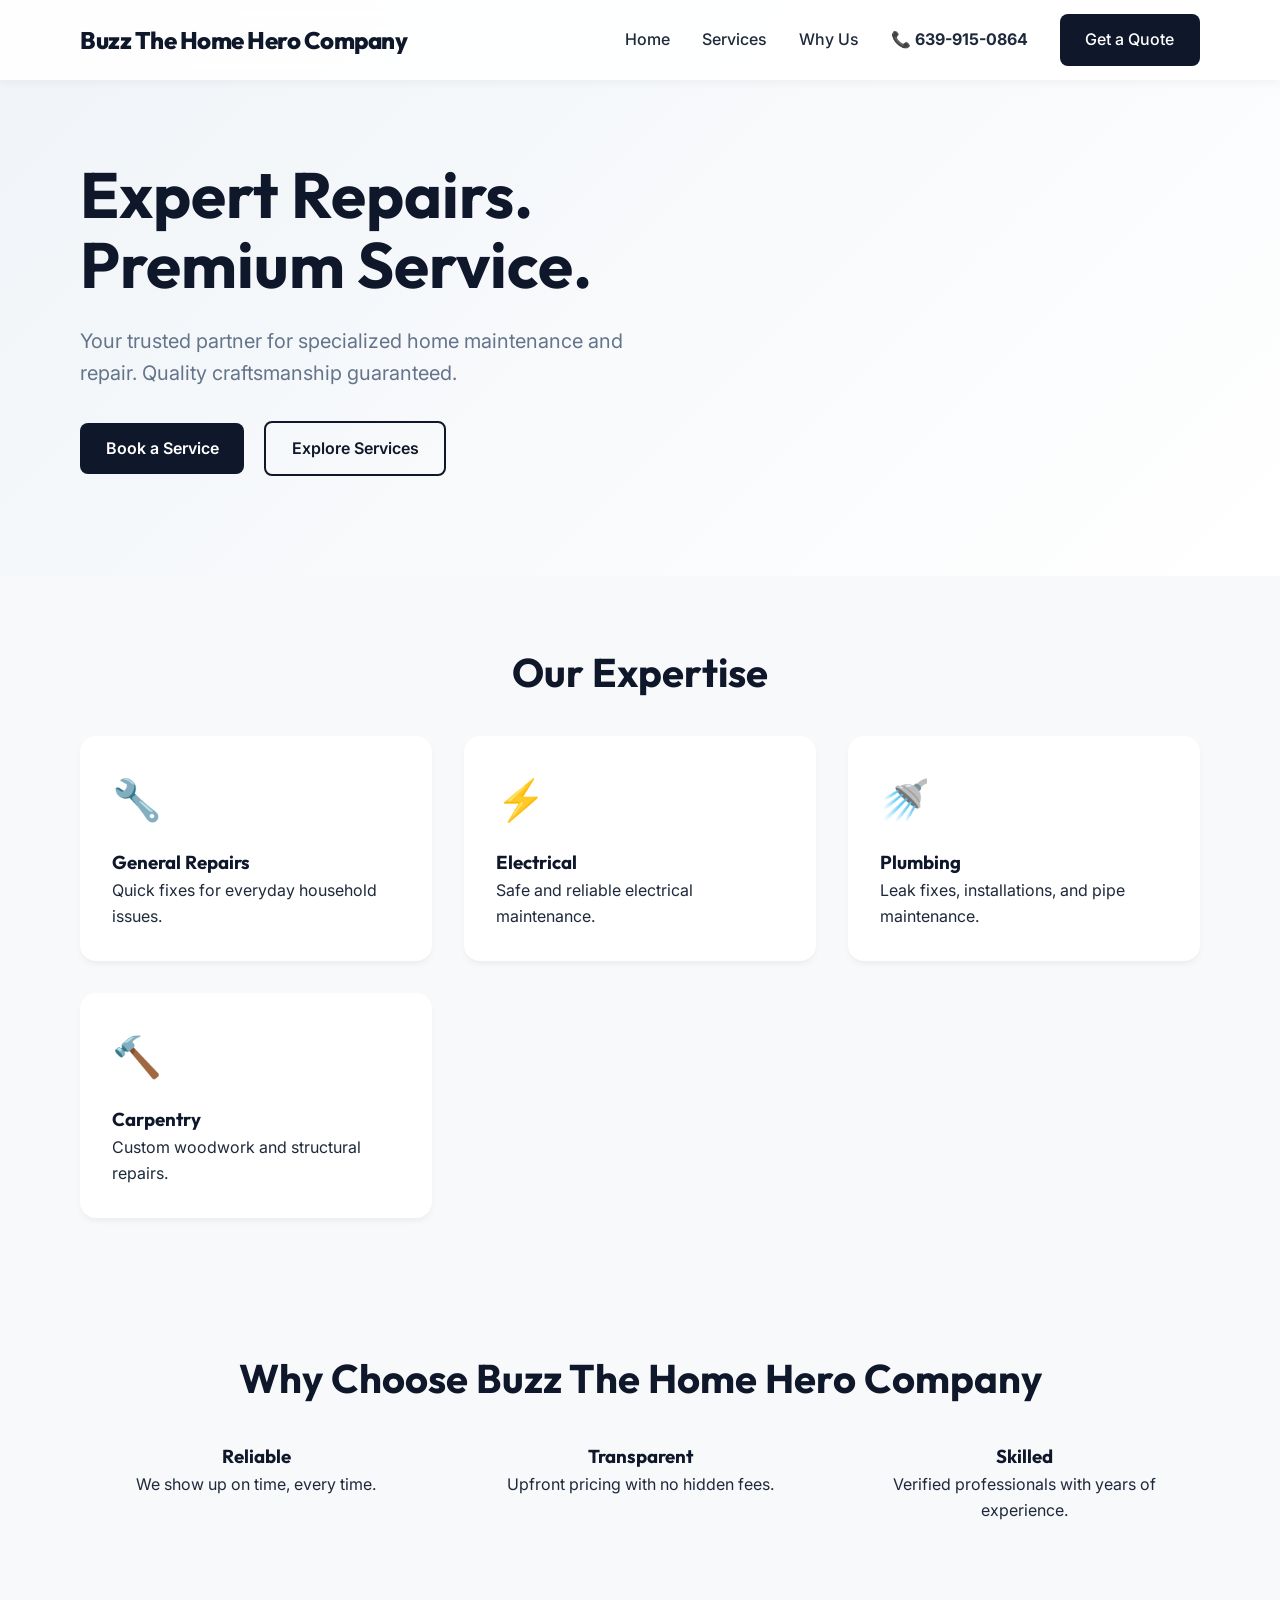
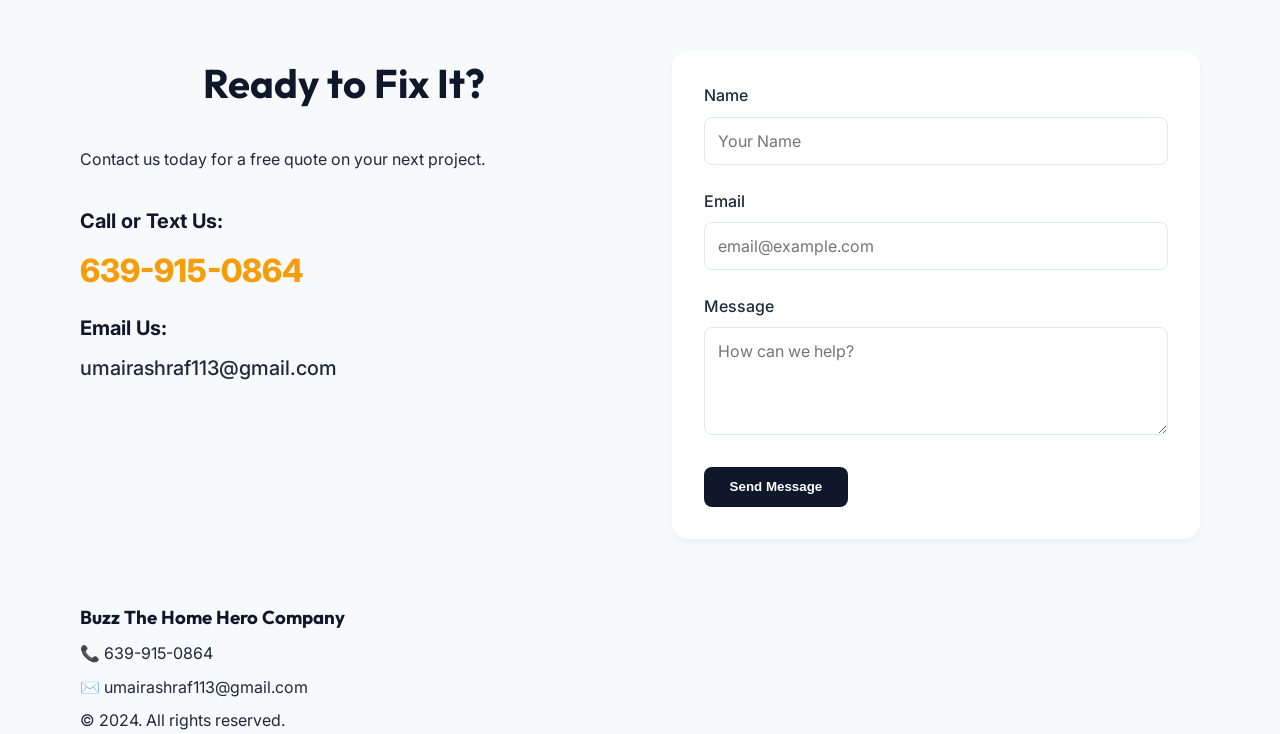
==== index.html @ 6173bcad "Add email address" ====
<!DOCTYPE html>
<html lang="en">

<head>
    <meta charset="UTF-8">
    <meta name="viewport" content="width=device-width, initial-scale=1.0">
    <meta name="description" content="Buzz The Home Hero Company - Premium Home Repair & Maintenance Services">
    <title>Buzz The Home Hero Company | Professional Home Services</title>
    <link rel="stylesheet" href="style.css">
    <link rel="preconnect" href="https://fonts.googleapis.com">
    <link rel="preconnect" href="https://fonts.gstatic.com" crossorigin>
    <link
        href="https://fonts.googleapis.com/css2?family=Inter:wght@400;500;600;700&family=Outfit:wght@500;700&display=swap"
        rel="stylesheet">
</head>

<body>
    <!-- Navigation -->
    <header class="header" id="header">
        <div class="container header-container">
            <a href="#" class="logo">Buzz The Home Hero Company</a>
            <nav class="nav">
                <ul class="nav-list">
                    <li><a href="#home" class="nav-link">Home</a></li>
                    <li><a href="#services" class="nav-link">Services</a></li>
                    <li><a href="#why-us" class="nav-link">Why Us</a></li>
                    <li><a href="tel:6399150864" class="nav-link" style="font-weight: 700;">📞 639-915-0864</a></li>
                    <li><a href="#contact" class="nav-link btn btn-primary">Get a Quote</a></li>
                </ul>
                <button class="mobile-toggle" aria-label="Toggle Menu">
                    <span class="bar"></span>
                    <span class="bar"></span>
                    <span class="bar"></span>
                </button>
            </nav>
        </div>
    </header>

    <main>
        <!-- Hero Section -->
        <section id="home" class="hero">
            <div class="container hero-content">
                <h1 class="hero-title">Expert Repairs.<br>Premium Service.</h1>
                <p class="hero-subtitle">Your trusted partner for specialized home maintenance and repair. Quality
                    craftsmanship guaranteed.</p>
                <div class="hero-cta">
                    <a href="#contact" class="btn btn-primary">Book a Service</a>
                    <a href="#services" class="btn btn-outline">Explore Services</a>
                </div>
            </div>
        </section>

        <!-- Services Section -->
        <section id="services" class="section services">
            <div class="container">
                <h2 class="section-title">Our Expertise</h2>
                <div class="services-grid">
                    <!-- Service Card 1 -->
                    <div class="service-card">
                        <div class="icon">🔧</div>
                        <h3>General Repairs</h3>
                        <p>Quick fixes for everyday household issues.</p>
                    </div>
                    <!-- Service Card 2 -->
                    <div class="service-card">
                        <div class="icon">⚡</div>
                        <h3>Electrical</h3>
                        <p>Safe and reliable electrical maintenance.</p>
                    </div>
                    <!-- Service Card 3 -->
                    <div class="service-card">
                        <div class="icon">🚿</div>
                        <h3>Plumbing</h3>
                        <p>Leak fixes, installations, and pipe maintenance.</p>
                    </div>
                    <!-- Service Card 4 -->
                    <div class="service-card">
                        <div class="icon">🔨</div>
                        <h3>Carpentry</h3>
                        <p>Custom woodwork and structural repairs.</p>
                    </div>
                </div>
            </div>
        </section>

        <!-- Why Choose Us -->
        <section id="why-us" class="section why-us">
            <div class="container">
                <h2 class="section-title">Why Choose Buzz The Home Hero Company</h2>
                <div class="features-grid">
                    <div class="feature">
                        <h3>Reliable</h3>
                        <p>We show up on time, every time.</p>
                    </div>
                    <div class="feature">
                        <h3>Transparent</h3>
                        <p>Upfront pricing with no hidden fees.</p>
                    </div>
                    <div class="feature">
                        <h3>Skilled</h3>
                        <p>Verified professionals with years of experience.</p>
                    </div>
                </div>
            </div>
        </section>

        <!-- Contact Section -->
        <section id="contact" class="section contact">
            <div class="container contact-container">
                <div class="contact-text">
                    <h2 class="section-title">Ready to Fix It?</h2>
                    <p>Contact us today for a free quote on your next project.</p>
                    <div style="margin-top: 2rem;">
                        <p style="font-size: 1.25rem; font-weight: 700; color: var(--color-primary);">Call or Text Us:
                        </p>
                        <a href="tel:6399150864"
                            style="font-size: 2rem; color: var(--color-accent); font-weight: 800; display: block; margin-top: 0.5rem; margin-bottom: 1rem;">639-915-0864</a>

                        <p style="font-size: 1.25rem; font-weight: 700; color: var(--color-primary);">Email Us:</p>
                        <a href="mailto:umairashraf113@gmail.com"
                            style="font-size: 1.25rem; color: var(--color-text-main); font-weight: 500; display: block; margin-top: 0.5rem;">umairashraf113@gmail.com</a>
                    </div>
                </div>
                <form class="contact-form" id="contactForm">
                    <div class="form-group">
                        <label for="name">Name</label>
                        <input type="text" id="name" required placeholder="Your Name">
                    </div>
                    <div class="form-group">
                        <label for="email">Email</label>
                        <input type="email" id="email" required placeholder="email@example.com">
                    </div>
                    <div class="form-group">
                        <label for="message">Message</label>
                        <textarea id="message" rows="4" required placeholder="How can we help?"></textarea>
                    </div>
                    <button type="submit" class="btn btn-primary">Send Message</button>
                </form>
            </div>
        </section>
    </main>

    <footer class="footer">
        <div class="container footer-content">
            <div class="footer-brand">
                <h3>Buzz The Home Hero Company</h3>
                <p style="margin: 0.5rem 0;">📞 <a href="tel:6399150864">639-915-0864</a></p>
                <p style="margin: 0.5rem 0;">✉️ <a href="mailto:umairashraf113@gmail.com">umairashraf113@gmail.com</a>
                </p>
                <p>&copy; 2024. All rights reserved.</p>
            </div>

        </div>
    </footer>

    <script src="script.js"></script>
</body>

</html>
---- style.css ----
:root {
    /* Color Palette */
    --color-bg: #F8F9FA;
    --color-surface: #FFFFFF;
    --color-primary: #0F172A; /* Deep Navy */
    --color-accent: #F59E0B; /* Amber/Gold */
    --color-text-main: #1E293B;
    --color-text-muted: #64748B;
    
    /* Typography */
    --font-heading: 'Outfit', sans-serif;
    --font-body: 'Inter', sans-serif;
    
    /* Spacing */
    --spacing-sm: 1rem;
    --spacing-md: 2rem;
    --spacing-lg: 4rem;
    
    /* Transitions */
    --transition-base: 0.3s ease;
}

* {
    margin: 0;
    padding: 0;
    box-sizing: border-box;
}

body {
    background-color: var(--color-bg);
    color: var(--color-text-main);
    font-family: var(--font-body);
    line-height: 1.6;
    overflow-x: hidden;
}

h1, h2, h3, .logo {
    font-family: var(--font-heading);
    font-weight: 700;
    color: var(--color-primary);
}

a {
    text-decoration: none;
    color: inherit;
    transition: var(--transition-base);
}

ul {
    list-style: none;
}

/* Utilities */
.container {
    width: 90%;
    max-width: 1200px;
    margin: 0 auto;
    padding: 0 var(--spacing-sm);
}

.section {
    padding: var(--spacing-lg) 0;
}

.section-title {
    font-size: 2.5rem;
    margin-bottom: var(--spacing-md);
    text-align: center;
}

.btn {
    display: inline-block;
    padding: 0.8rem 1.6rem;
    border-radius: 8px;
    font-weight: 600;
    cursor: pointer;
    border: none;
    transition: all var(--transition-base);
}

.btn-primary {
    background-color: var(--color-primary);
    color: var(--color-surface);
}

.btn-primary:hover {
    background-color: var(--color-accent);
    color: var(--color-primary);
    transform: translateY(-2px);
}

.btn-outline {
    border: 2px solid var(--color-primary);
    color: var(--color-primary);
    margin-left: 1rem;
}

.btn-outline:hover {
    background-color: var(--color-primary);
    color: var(--color-surface);
}

/* Header */
.header {
    background-color: rgba(255, 255, 255, 0.9);
    backdrop-filter: blur(10px);
    position: fixed;
    width: 100%;
    top: 0;
    z-index: 1000;
    box-shadow: 0 2px 10px rgba(0,0,0,0.05);
}

.header-container {
    display: flex;
    justify-content: space-between;
    align-items: center;
    height: 80px;
}

.logo {
    font-size: 1.5rem;
    font-weight: 800;
    letter-spacing: -0.5px;
}

.nav-list {
    display: flex;
    gap: 2rem;
    align-items: center;
}

.nav-link {
    font-weight: 500;
    font-size: 1rem;
}

.nav-link:hover {
    color: var(--color-accent);
}

.mobile-toggle {
    display: none;
    flex-direction: column;
    gap: 6px;
    background: none;
    border: none;
    cursor: pointer;
}

.bar {
    width: 25px;
    height: 2px;
    background-color: var(--color-primary);
    transition: 0.3s;
}

/* Hero */
.hero {
    padding-top: 160px;
    padding-bottom: 100px;
    background: linear-gradient(135deg, #f0f4f8 0%, #ffffff 100%);
}

.hero-title {
    font-size: 4rem;
    line-height: 1.1;
    margin-bottom: 1.5rem;
}

.hero-subtitle {
    font-size: 1.25rem;
    color: var(--color-text-muted);
    max-width: 600px;
    margin-bottom: 2rem;
}

/* Services */
.services-grid {
    display: grid;
    grid-template-columns: repeat(auto-fit, minmax(280px, 1fr));
    gap: 2rem;
}

.service-card {
    background: var(--color-surface);
    padding: 2rem;
    border-radius: 16px;
    box-shadow: 0 4px 6px -1px rgba(0, 0, 0, 0.05);
    transition: transform 0.3s ease, box-shadow 0.3s ease;
}

.service-card:hover {
    transform: translateY(-5px);
    box-shadow: 0 20px 25px -5px rgba(0, 0, 0, 0.1);
}

.icon {
    font-size: 2.5rem;
    margin-bottom: 1rem;
}

/* Why Us */
.features-grid {
    display: grid;
    grid-template-columns: repeat(3, 1fr);
    gap: 2rem;
    text-align: center;
}

/* Contact */
.contact-container {
    display: grid;
    grid-template-columns: 1fr 1fr;
    gap: 4rem;
    align-items: start;
}

.contact-form {
    background: var(--color-surface);
    padding: 2rem;
    border-radius: 16px;
    box-shadow: 0 4px 6px -1px rgba(0, 0, 0, 0.05);
}

.form-group {
    margin-bottom: 1.5rem;
}

label {
    display: block;
    margin-bottom: 0.5rem;
    font-weight: 500;
    color: var(--color-text-main);
}

input, textarea {
    width: 100%;
    padding: 0.8rem;
    border: 1px solid #e2e8f0;
    border-radius: 8px;
    font-family: inherit;
    font-size: 1rem;
    transition: border-color 0.2s;
}

input:focus, textarea:focus {
    outline: none;
    border-color: var(--color-primary);
    box-shadow: 0 0 0 3px rgba(15, 23, 42, 0.1);
}

/* Mobile Responsive */
@media (max-width: 768px) {
    .hero-title {
        font-size: 2.5rem;
    }
    
    .nav {
        position: fixed;
        top: 80px;
        right: -100%;
        background-color: var(--color-surface);
        width: 100%;
        height: calc(100vh - 80px);
        padding: 2rem;
        transition: 0.3s ease-in-out;
        box-shadow: 0 2px 10px rgba(0,0,0,0.1);
    }

    .nav.active {
        right: 0;
    }

    .nav-list {
        flex-direction: column;
        align-items: flex-start;
    }

    .mobile-toggle {
        display: flex;
    }
    
    .contact-container, .features-grid {
        grid-template-columns: 1fr;
        gap: 2rem;
    }
}
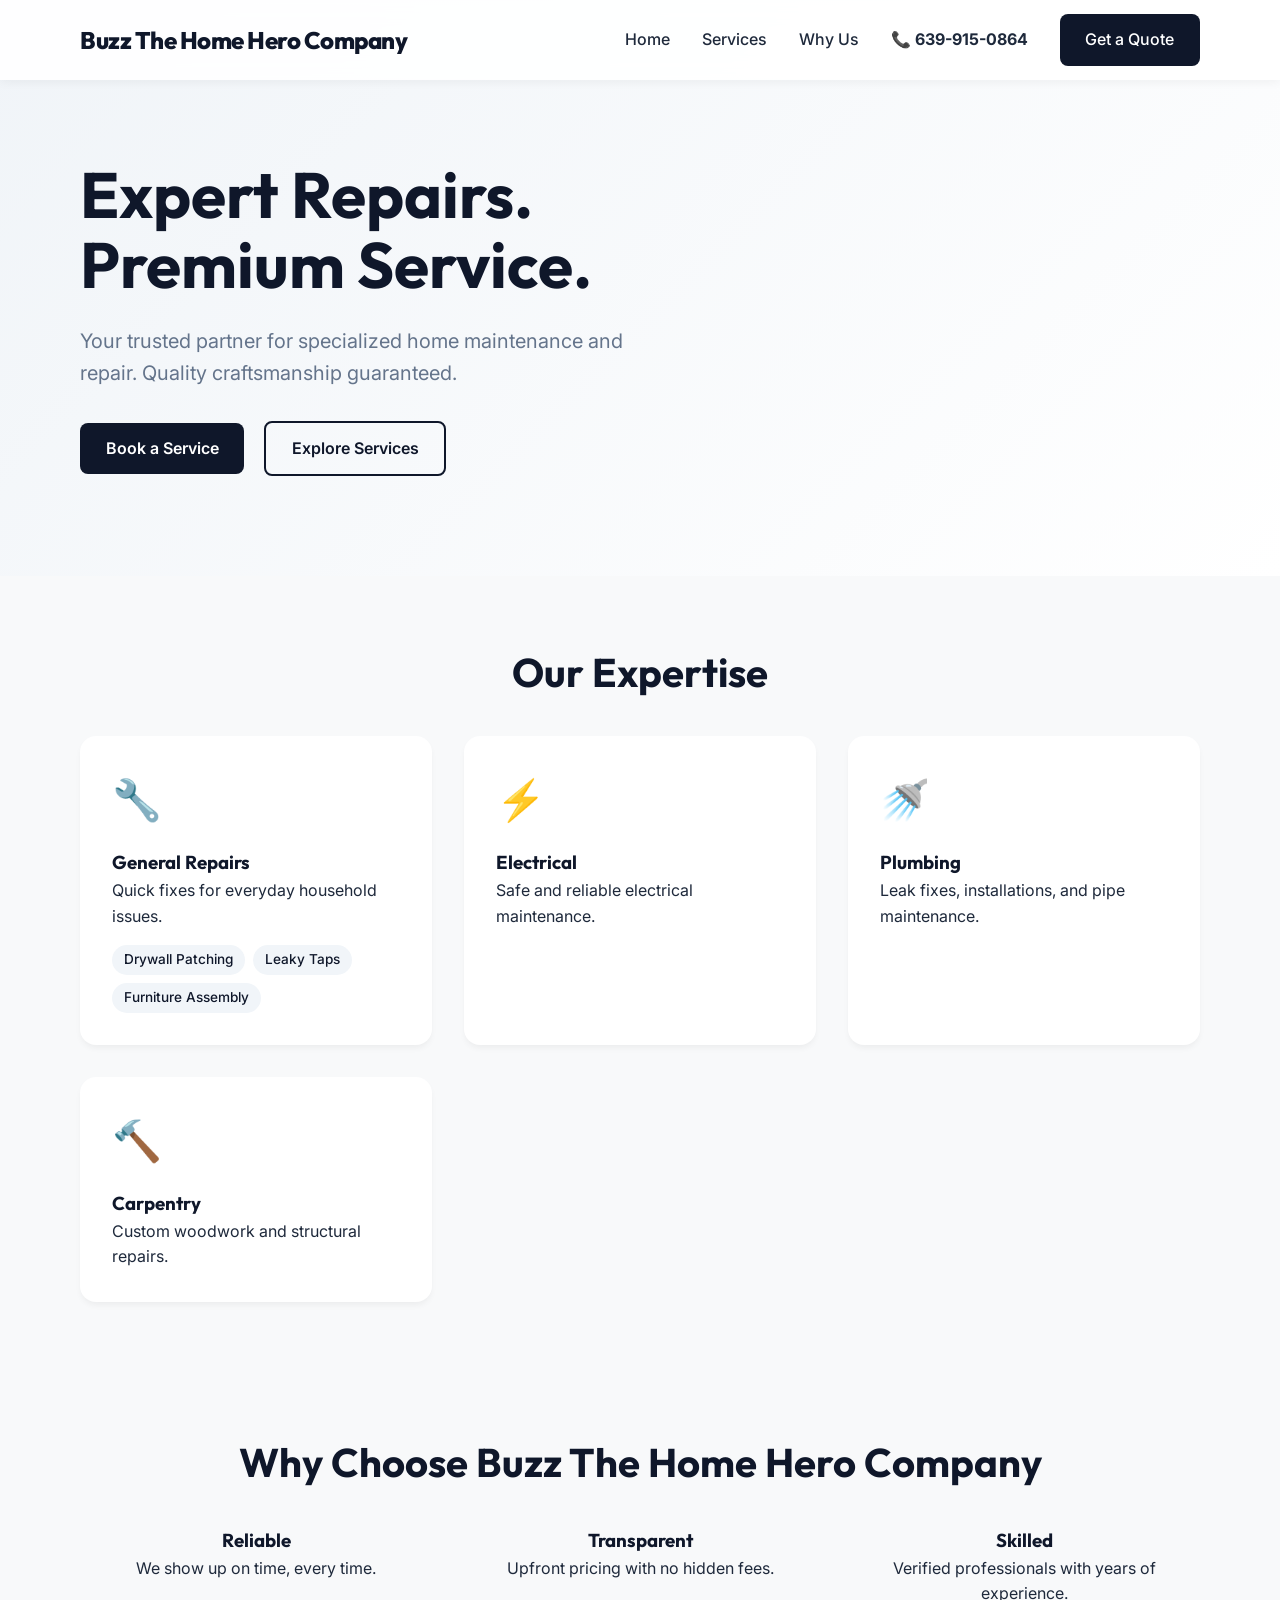
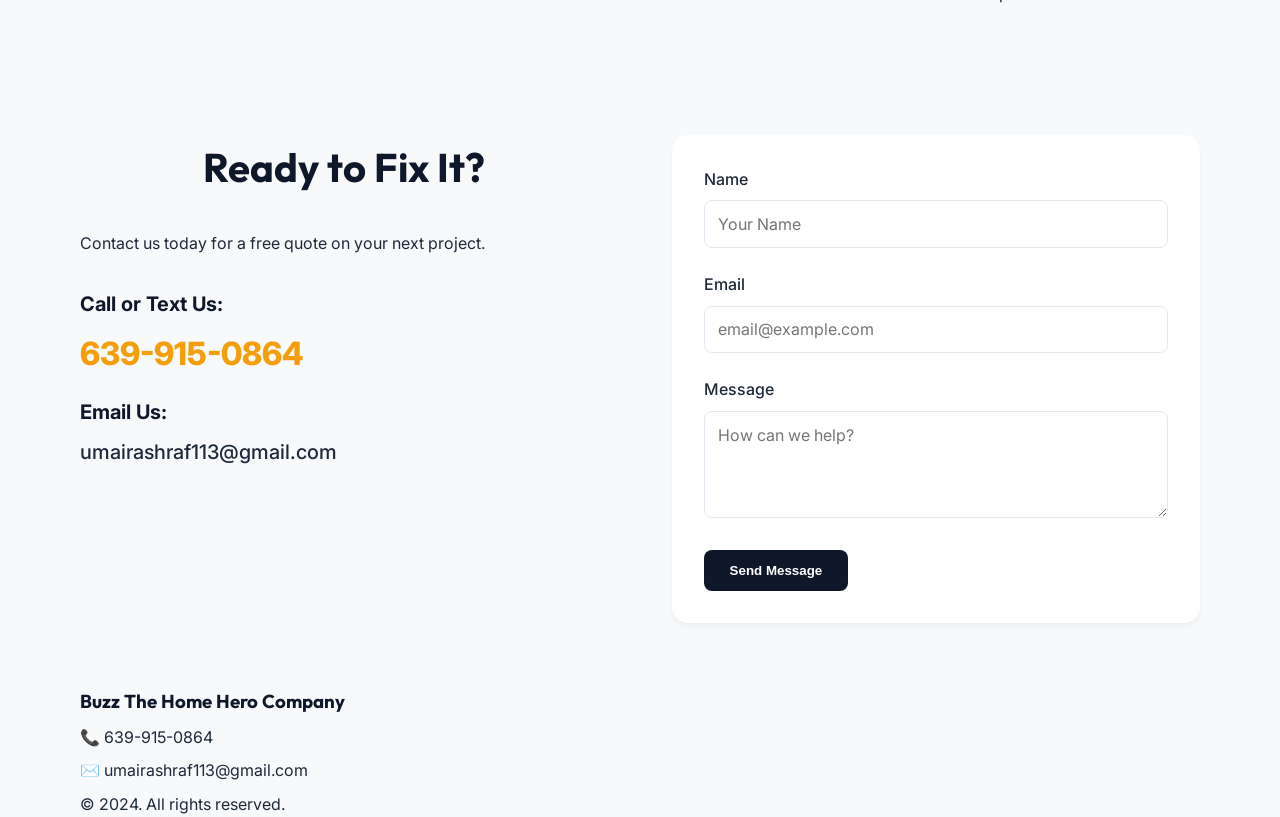
==== commit df742b6a: "Update general repairs with drywall patching and taps" ====
--- a/index.html
+++ b/index.html
@@ -60,6 +60,11 @@
                         <div class="icon">🔧</div>
                         <h3>General Repairs</h3>
                         <p>Quick fixes for everyday household issues.</p>
+                        <div class="service-tags">
+                            <span class="service-tag">Drywall Patching</span>
+                            <span class="service-tag">Leaky Taps</span>
+                            <span class="service-tag">Furniture Assembly</span>
+                        </div>
                     </div>
                     <!-- Service Card 2 -->
                     <div class="service-card">
--- a/style.css
+++ b/style.css
@@ -2,20 +2,22 @@
     /* Color Palette */
     --color-bg: #F8F9FA;
     --color-surface: #FFFFFF;
-    --color-primary: #0F172A; /* Deep Navy */
-    --color-accent: #F59E0B; /* Amber/Gold */
+    --color-primary: #0F172A;
+    /* Deep Navy */
+    --color-accent: #F59E0B;
+    /* Amber/Gold */
     --color-text-main: #1E293B;
     --color-text-muted: #64748B;
-    
+
     /* Typography */
     --font-heading: 'Outfit', sans-serif;
     --font-body: 'Inter', sans-serif;
-    
+
     /* Spacing */
     --spacing-sm: 1rem;
     --spacing-md: 2rem;
     --spacing-lg: 4rem;
-    
+
     /* Transitions */
     --transition-base: 0.3s ease;
 }
@@ -34,7 +36,10 @@
     overflow-x: hidden;
 }
 
-h1, h2, h3, .logo {
+h1,
+h2,
+h3,
+.logo {
     font-family: var(--font-heading);
     font-weight: 700;
     color: var(--color-primary);
@@ -108,7 +113,7 @@
     width: 100%;
     top: 0;
     z-index: 1000;
-    box-shadow: 0 2px 10px rgba(0,0,0,0.05);
+    box-shadow: 0 2px 10px rgba(0, 0, 0, 0.05);
 }
 
 .header-container {
@@ -234,7 +239,8 @@
     color: var(--color-text-main);
 }
 
-input, textarea {
+input,
+textarea {
     width: 100%;
     padding: 0.8rem;
     border: 1px solid #e2e8f0;
@@ -244,7 +250,8 @@
     transition: border-color 0.2s;
 }
 
-input:focus, textarea:focus {
+input:focus,
+textarea:focus {
     outline: none;
     border-color: var(--color-primary);
     box-shadow: 0 0 0 3px rgba(15, 23, 42, 0.1);
@@ -255,7 +262,7 @@
     .hero-title {
         font-size: 2.5rem;
     }
-    
+
     .nav {
         position: fixed;
         top: 80px;
@@ -265,7 +272,7 @@
         height: calc(100vh - 80px);
         padding: 2rem;
         transition: 0.3s ease-in-out;
-        box-shadow: 0 2px 10px rgba(0,0,0,0.1);
+        box-shadow: 0 2px 10px rgba(0, 0, 0, 0.1);
     }
 
     .nav.active {
@@ -280,9 +287,27 @@
     .mobile-toggle {
         display: flex;
     }
-    
-    .contact-container, .features-grid {
+
+    .contact-container,
+    .features-grid {
         grid-template-columns: 1fr;
         gap: 2rem;
     }
 }
+
+/* Service Tags */
+.service-tags {
+    display: flex;
+    flex-wrap: wrap;
+    gap: 0.5rem;
+    margin-top: 1rem;
+}
+
+.service-tag {
+    background-color: #F1F5F9;
+    color: var(--color-primary);
+    padding: 0.25rem 0.75rem;
+    border-radius: 20px;
+    font-size: 0.85rem;
+    font-weight: 500;
+}
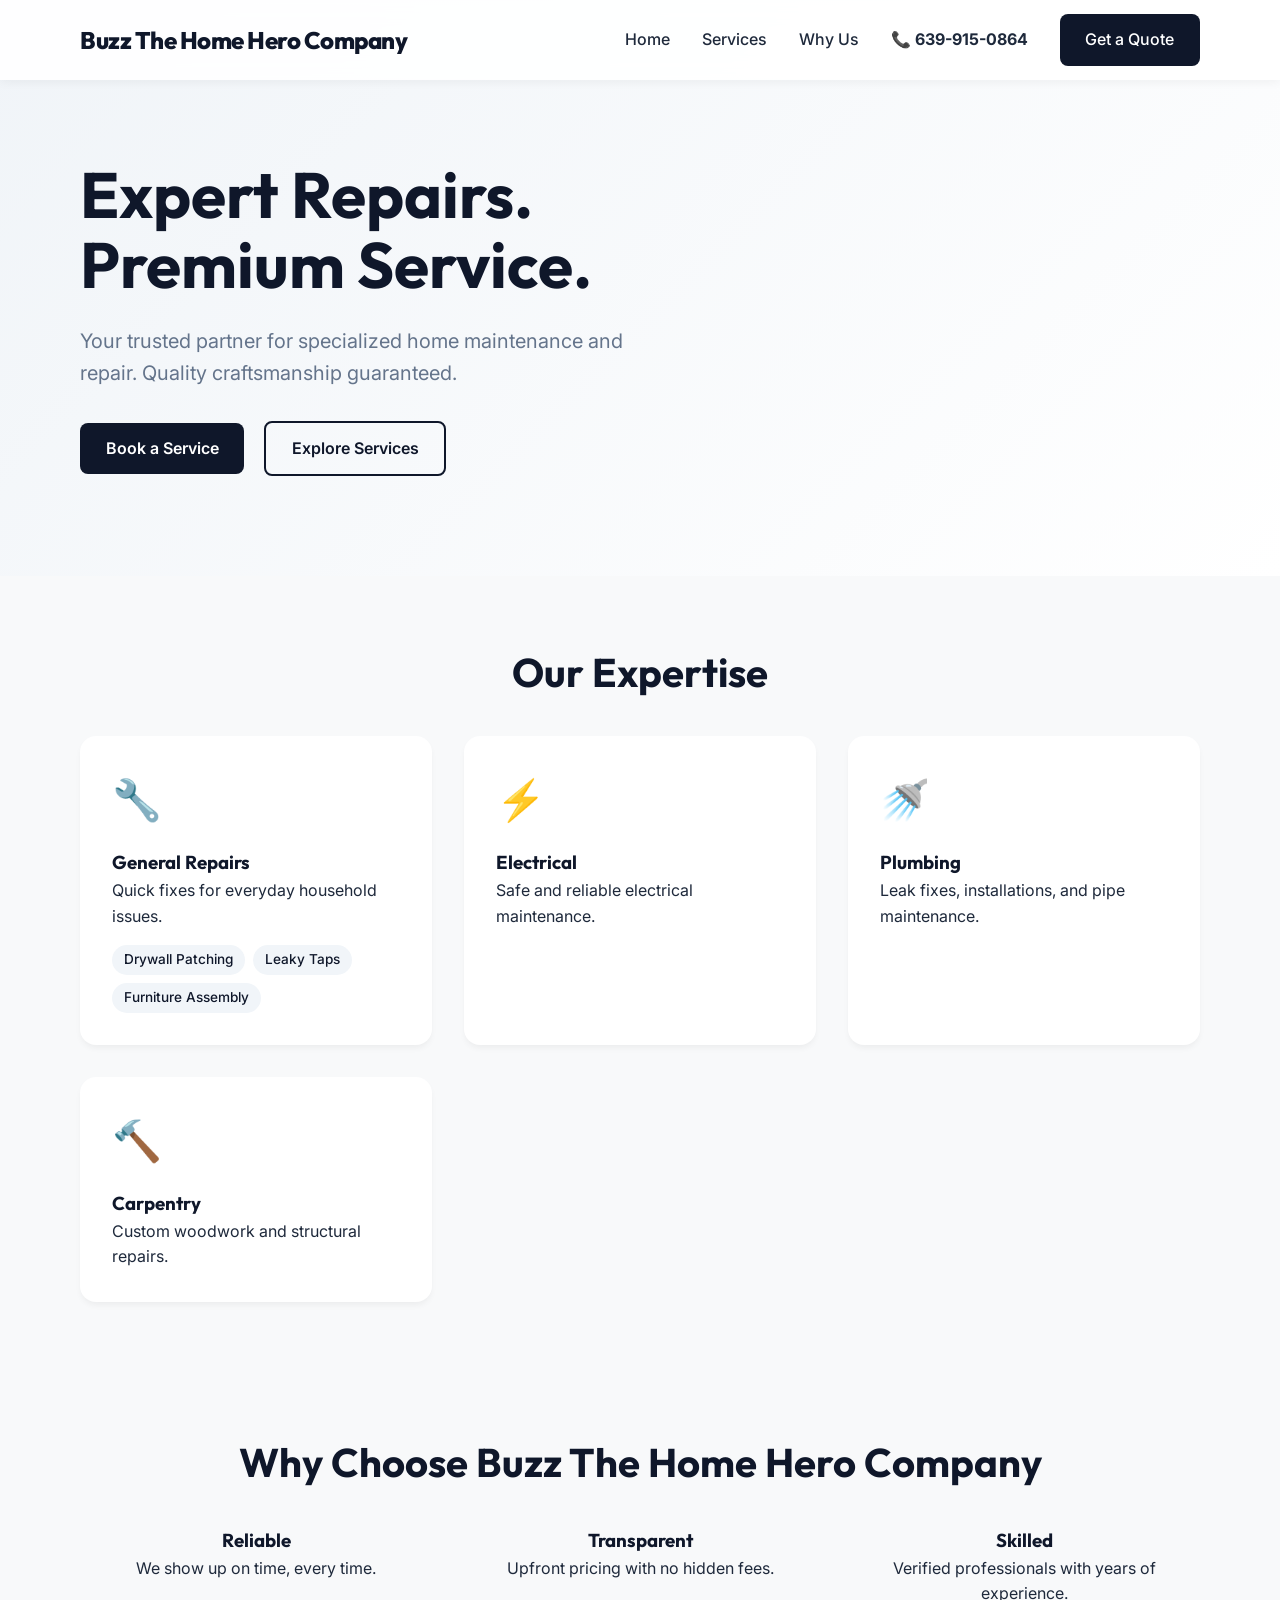
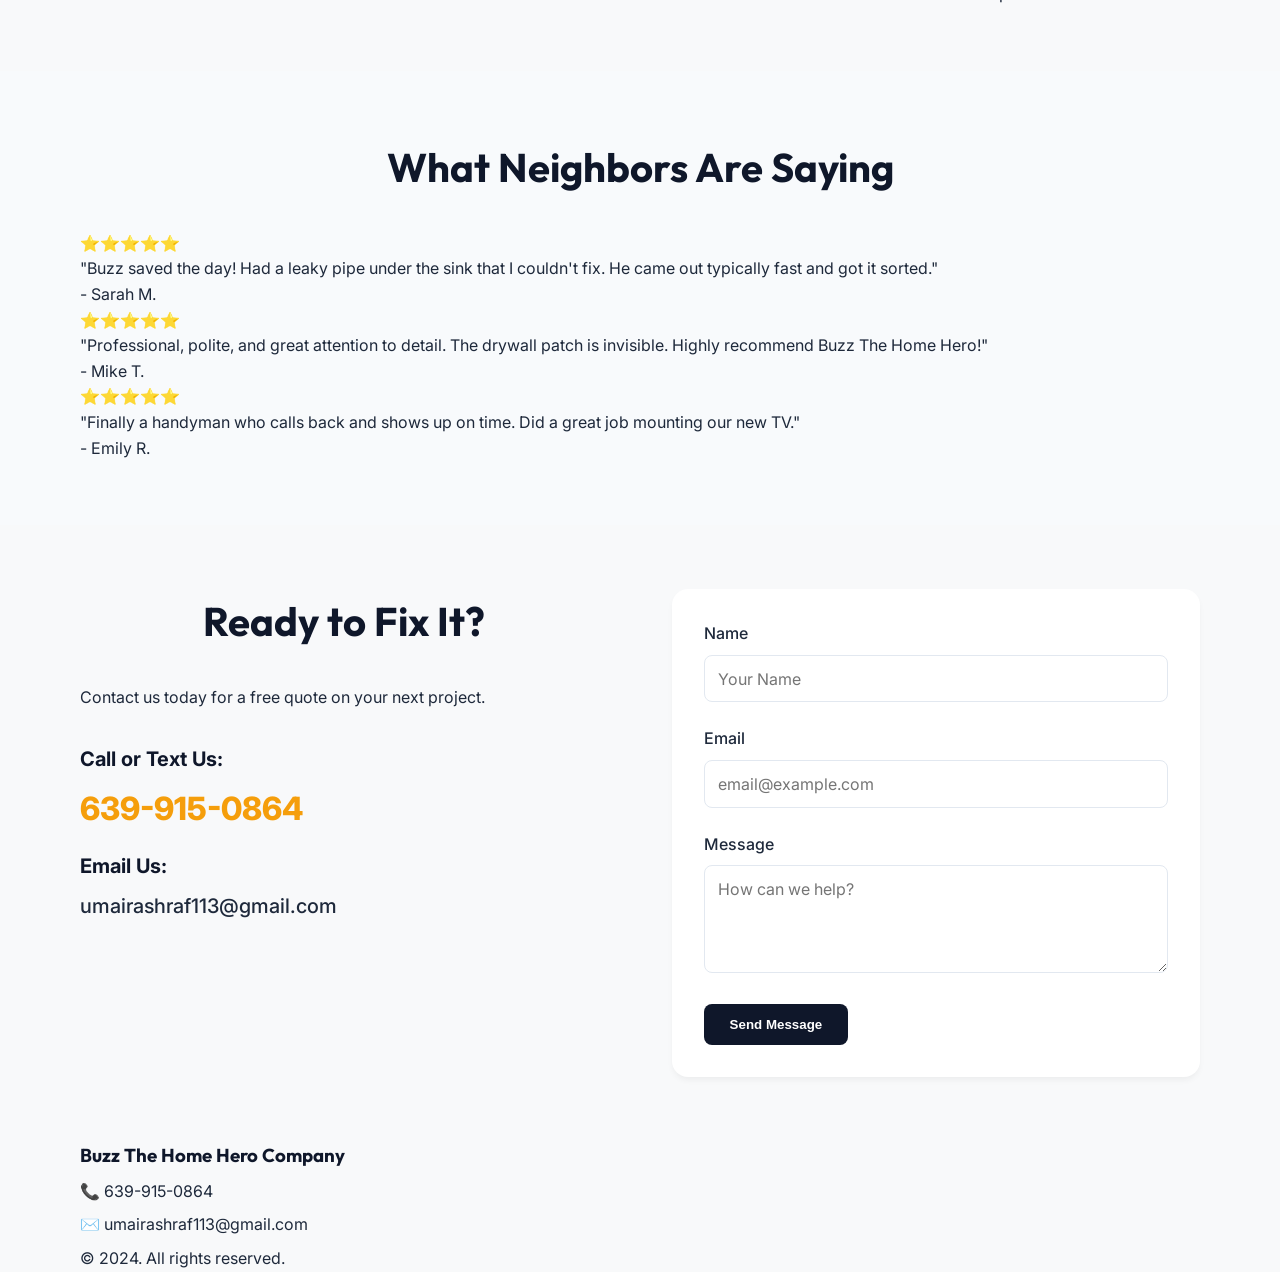
==== commit 59df1e24: "Add Testimonials section" ====
--- a/index.html
+++ b/index.html
@@ -21,8 +21,8 @@
             <a href="#" class="logo">Buzz The Home Hero Company</a>
             <nav class="nav">
                 <ul class="nav-list">
-                    <li><a href="#home" class="nav-link">Home</a></li>
-                    <li><a href="#services" class="nav-link">Services</a></li>
+                    <li><a href="index.html" class="nav-link">Home</a></li>
+                    <li><a href="services.html" class="nav-link">Services</a></li>
                     <li><a href="#why-us" class="nav-link">Why Us</a></li>
                     <li><a href="tel:6399150864" class="nav-link" style="font-weight: 700;">📞 639-915-0864</a></li>
                     <li><a href="#contact" class="nav-link btn btn-primary">Get a Quote</a></li>
@@ -45,7 +45,7 @@
                     craftsmanship guaranteed.</p>
                 <div class="hero-cta">
                     <a href="#contact" class="btn btn-primary">Book a Service</a>
-                    <a href="#services" class="btn btn-outline">Explore Services</a>
+                    <a href="services.html" class="btn btn-outline">Explore Services</a>
                 </div>
             </div>
         </section>
@@ -109,6 +109,33 @@
             </div>
         </section>
 
+        <!-- Testimonials Section -->
+        <section id="reviews" class="section reviews" style="background-color: #f8fafc;">
+            <div class="container">
+                <h2 class="section-title">What Neighbors Are Saying</h2>
+                <div class="reviews-grid">
+                    <div class="review-card">
+                        <div class="stars">⭐⭐⭐⭐⭐</div>
+                        <p class="review-text">"Buzz saved the day! Had a leaky pipe under the sink that I couldn't fix.
+                            He came out typically fast and got it sorted."</p>
+                        <p class="review-author">- Sarah M.</p>
+                    </div>
+                    <div class="review-card">
+                        <div class="stars">⭐⭐⭐⭐⭐</div>
+                        <p class="review-text">"Professional, polite, and great attention to detail. The drywall patch
+                            is invisible. Highly recommend Buzz The Home Hero!"</p>
+                        <p class="review-author">- Mike T.</p>
+                    </div>
+                    <div class="review-card">
+                        <div class="stars">⭐⭐⭐⭐⭐</div>
+                        <p class="review-text">"Finally a handyman who calls back and shows up on time. Did a great job
+                            mounting our new TV."</p>
+                        <p class="review-author">- Emily R.</p>
+                    </div>
+                </div>
+            </div>
+        </section>
+
         <!-- Contact Section -->
         <section id="contact" class="section contact">
             <div class="container contact-container">
--- a/style.css
+++ b/style.css
@@ -310,4 +310,51 @@
     border-radius: 20px;
     font-size: 0.85rem;
     font-weight: 500;
+}
+
+/* Services Page Specifics */
+.service-detail-row {
+    display: grid;
+    grid-template-columns: 1fr 1fr;
+    gap: 4rem;
+    align-items: center;
+}
+
+.service-detail-row.reverse {
+    direction: rtl;
+}
+
+.service-detail-row.reverse>* {
+    direction: ltr;
+}
+
+.service-list {
+    list-style: none;
+    margin-top: 1.5rem;
+}
+
+.service-list li {
+    position: relative;
+    padding-left: 1.5rem;
+    margin-bottom: 0.8rem;
+    font-weight: 500;
+}
+
+.service-list li::before {
+    content: "✓";
+    position: absolute;
+    left: 0;
+    color: var(--color-accent);
+    font-weight: bold;
+}
+
+@media (max-width: 768px) {
+    .service-detail-row {
+        grid-template-columns: 1fr;
+        gap: 2rem;
+    }
+
+    .service-detail-row.reverse {
+        direction: ltr;
+    }
 }
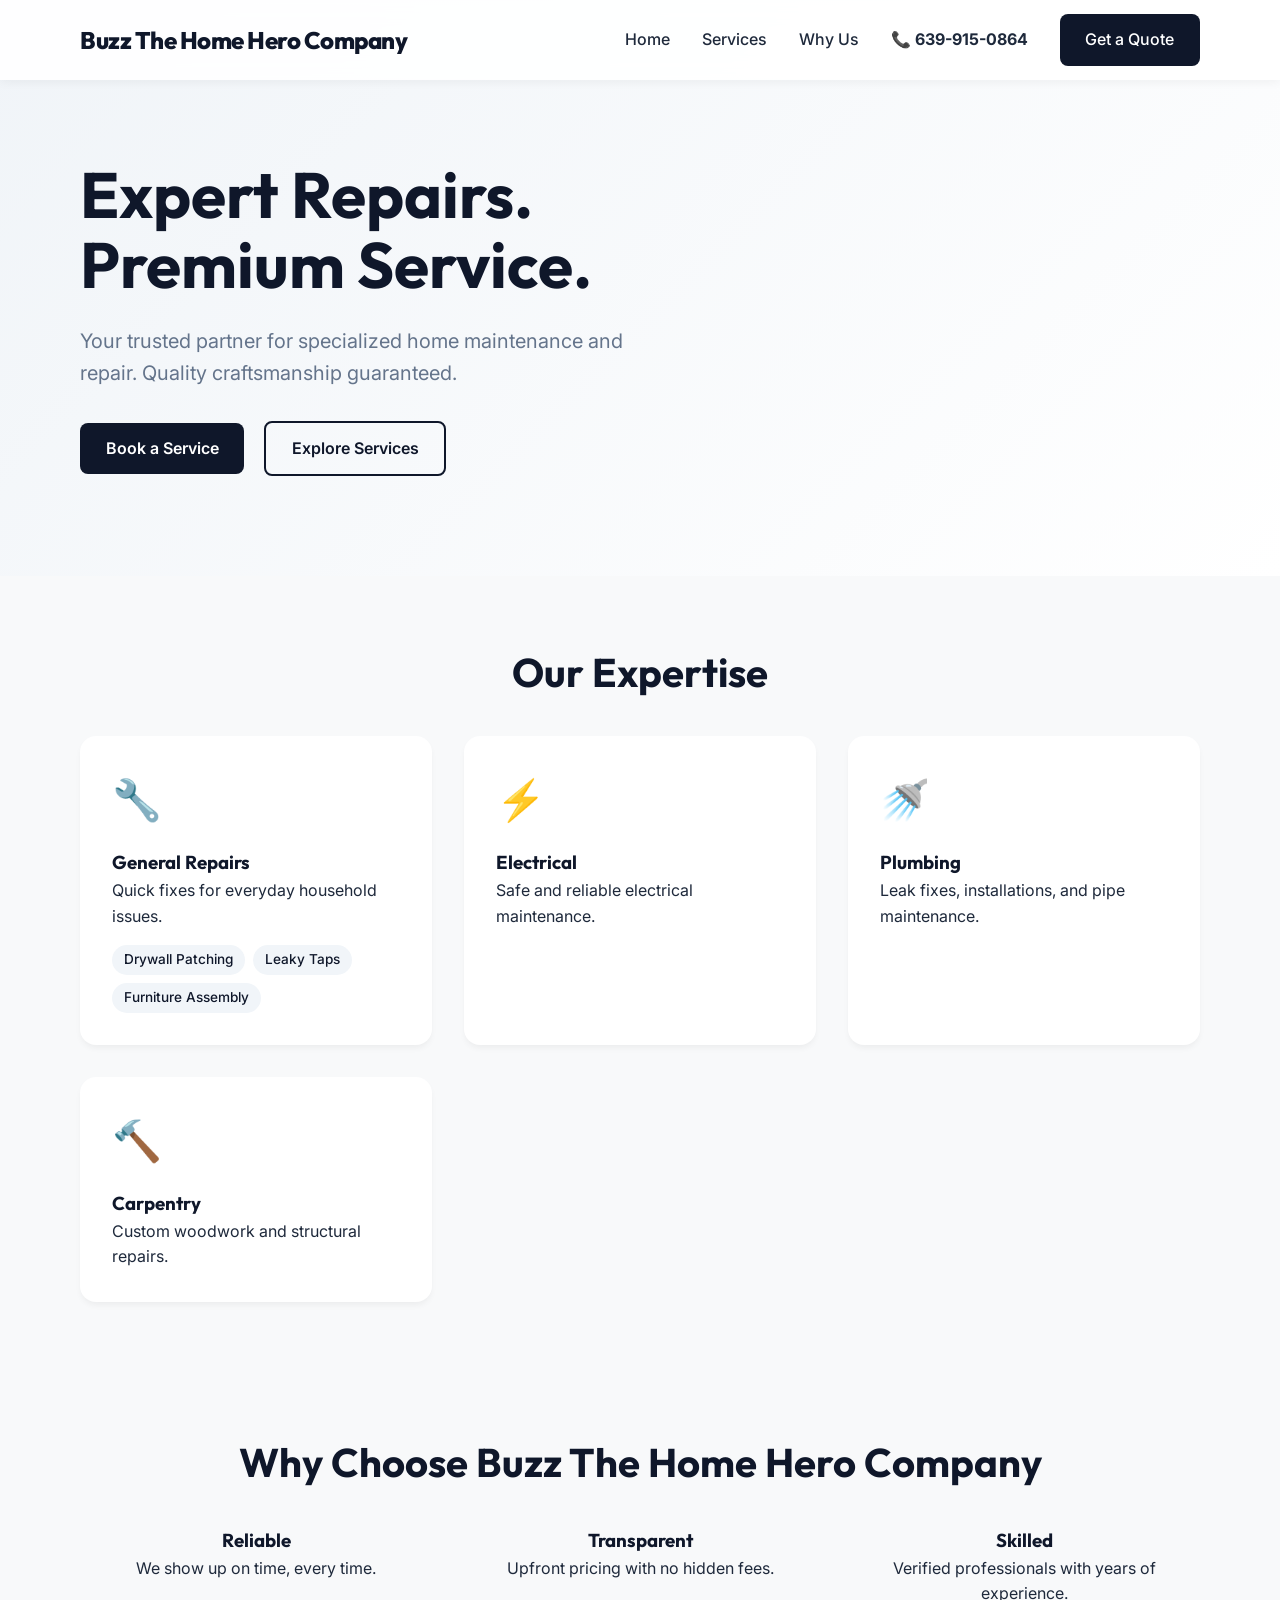
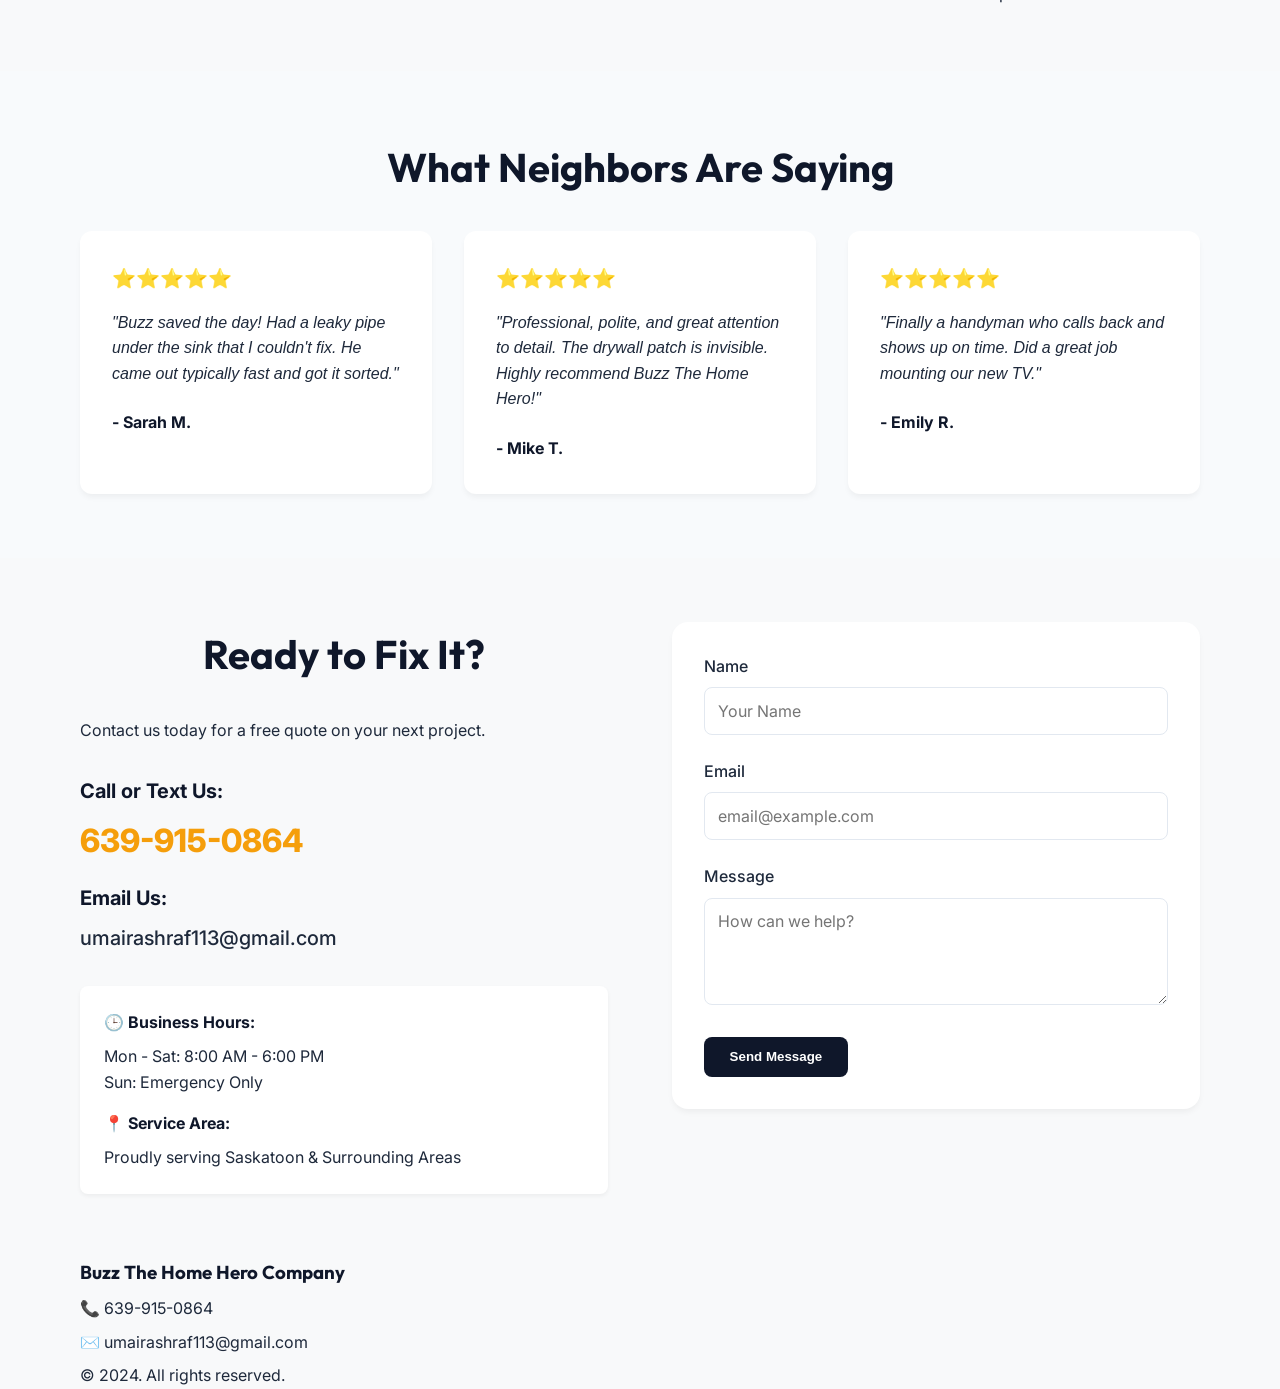
==== commit 9f6cf584: "Enhance Contact section" ====
--- a/index.html
+++ b/index.html
@@ -150,7 +150,18 @@
 
                         <p style="font-size: 1.25rem; font-weight: 700; color: var(--color-primary);">Email Us:</p>
                         <a href="mailto:umairashraf113@gmail.com"
-                            style="font-size: 1.25rem; color: var(--color-text-main); font-weight: 500; display: block; margin-top: 0.5rem;">umairashraf113@gmail.com</a>
+                            style="font-size: 1.25rem; color: var(--color-text-main); font-weight: 500; display: block; margin-top: 0.5rem; margin-bottom: 2rem;">umairashraf113@gmail.com</a>
+
+                        <div
+                            style="background: white; padding: 1.5rem; border-radius: 8px; box-shadow: 0 2px 4px rgba(0,0,0,0.05);">
+                            <p style="font-weight: 700; color: var(--color-primary); margin-bottom: 0.5rem;">🕒 Business
+                                Hours:</p>
+                            <p style="margin-bottom: 1rem;">Mon - Sat: 8:00 AM - 6:00 PM<br>Sun: Emergency Only</p>
+
+                            <p style="font-weight: 700; color: var(--color-primary); margin-bottom: 0.5rem;">📍 Service
+                                Area:</p>
+                            <p>Proudly serving Saskatoon & Surrounding Areas</p>
+                        </div>
                     </div>
                 </div>
                 <form class="contact-form" id="contactForm">
--- a/style.css
+++ b/style.css
@@ -357,4 +357,34 @@
     .service-detail-row.reverse {
         direction: ltr;
     }
+}
+
+/* Reviews */
+.reviews-grid {
+    display: grid;
+    grid-template-columns: repeat(auto-fit, minmax(300px, 1fr));
+    gap: 2rem;
+}
+
+.review-card {
+    background: white;
+    padding: 2rem;
+    border-radius: 12px;
+    box-shadow: 0 4px 6px -1px rgba(0, 0, 0, 0.05);
+}
+
+.stars {
+    margin-bottom: 1rem;
+    font-size: 1.2rem;
+}
+
+.review-text {
+    font-style: italic;
+    color: var(--color-text-main);
+    margin-bottom: 1.5rem;
+}
+
+.review-author {
+    font-weight: 700;
+    color: var(--color-primary);
 }
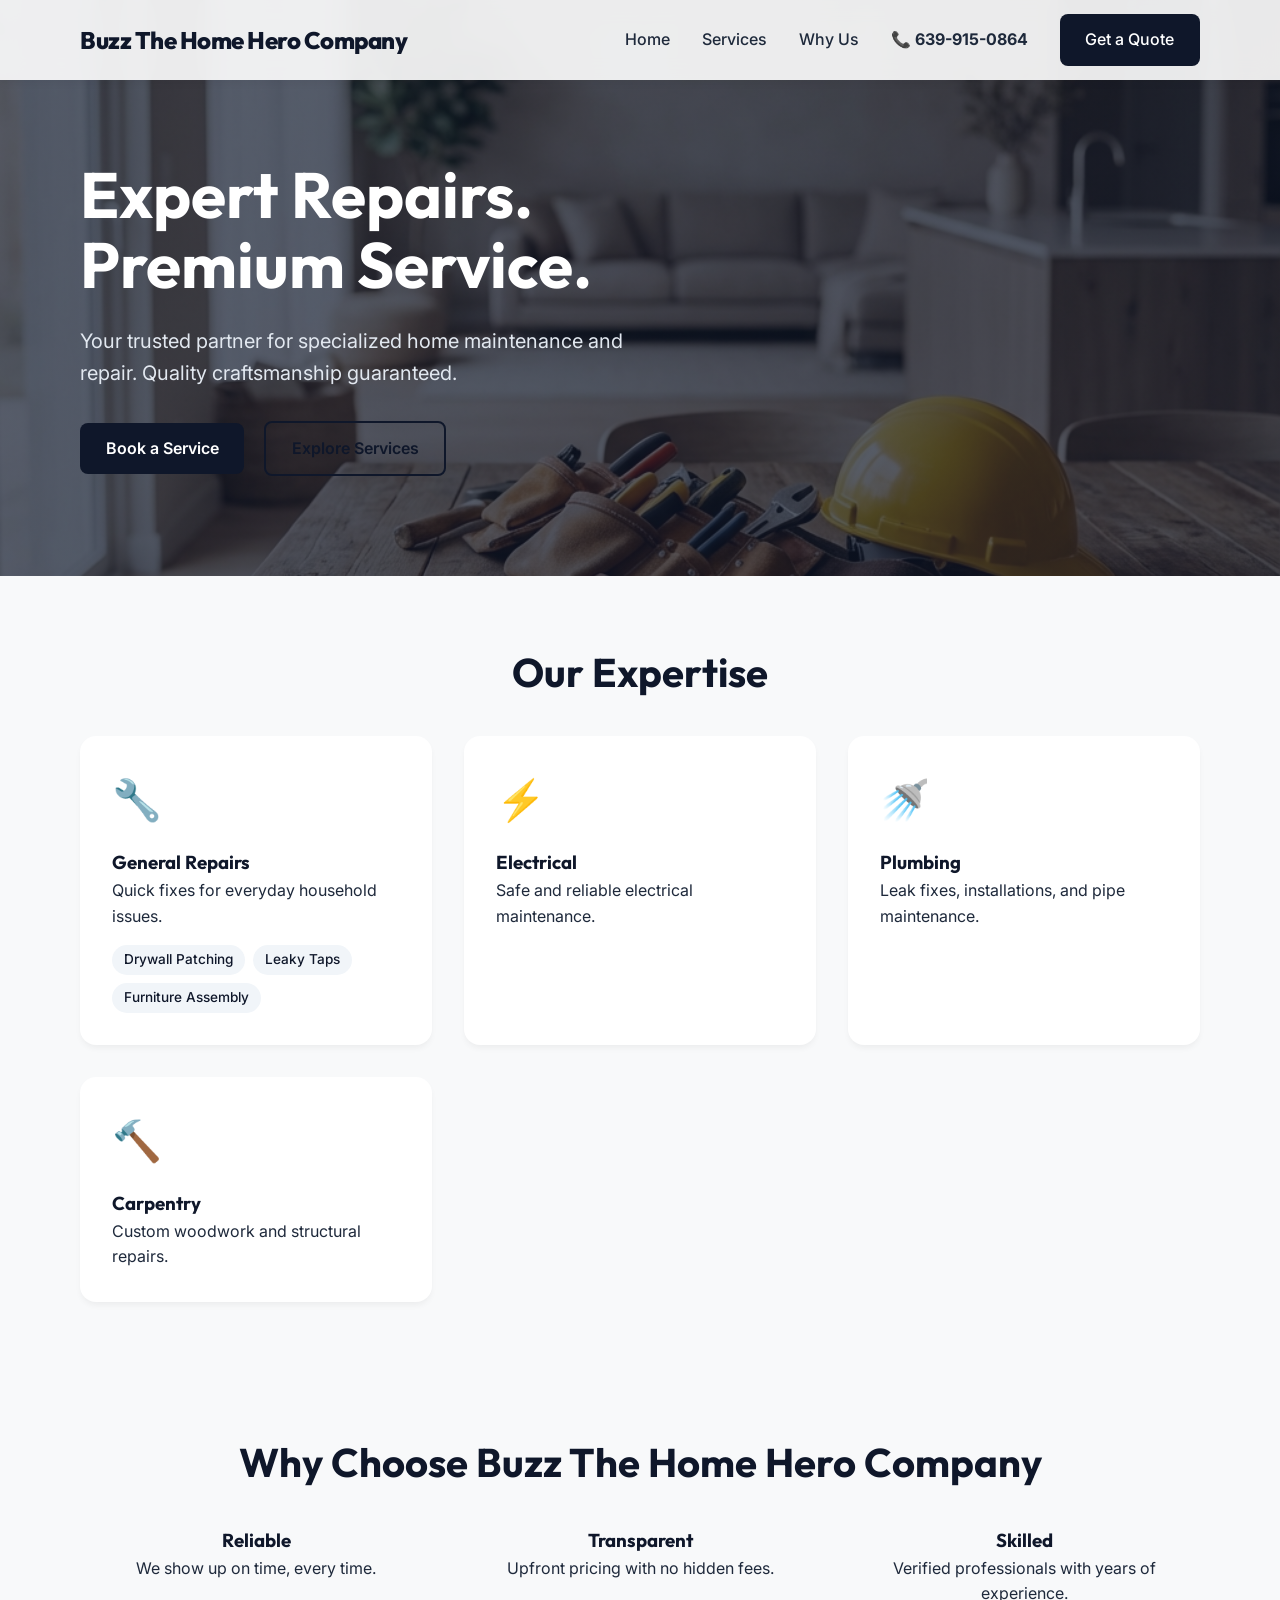
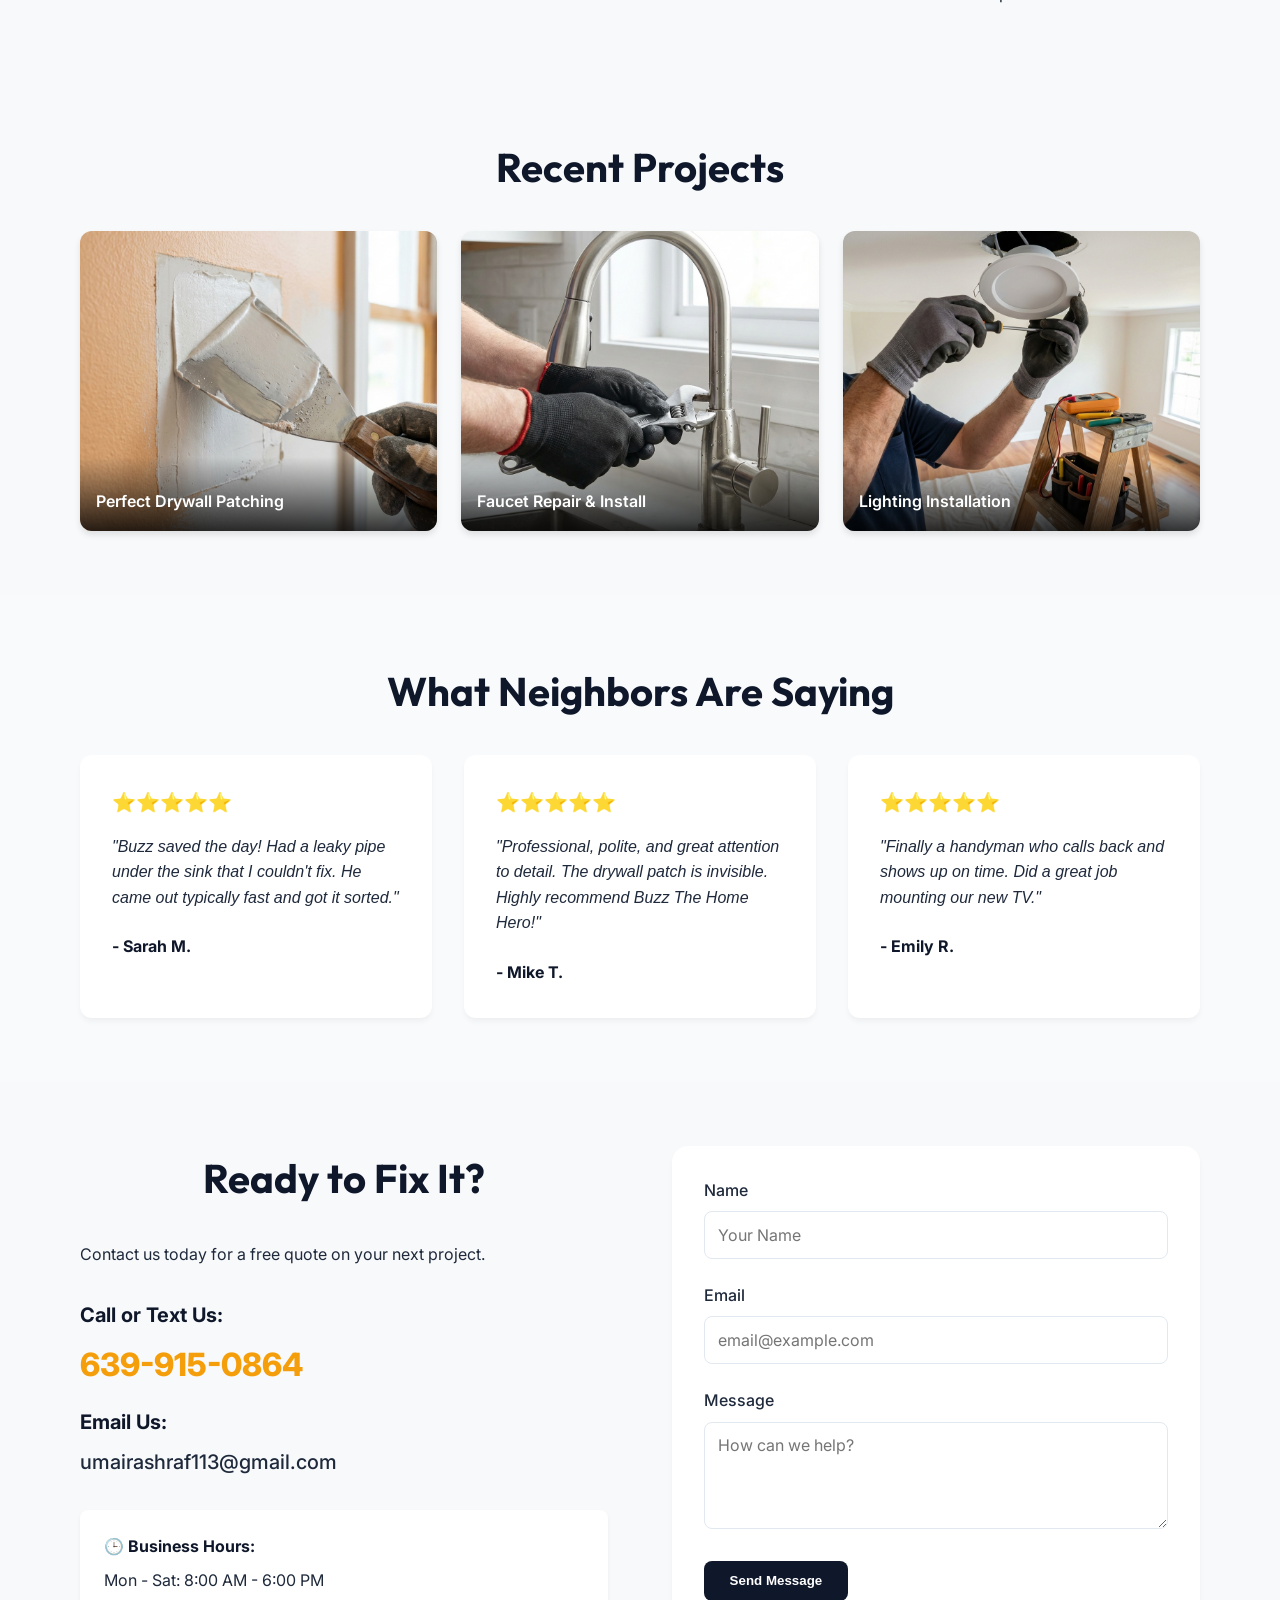
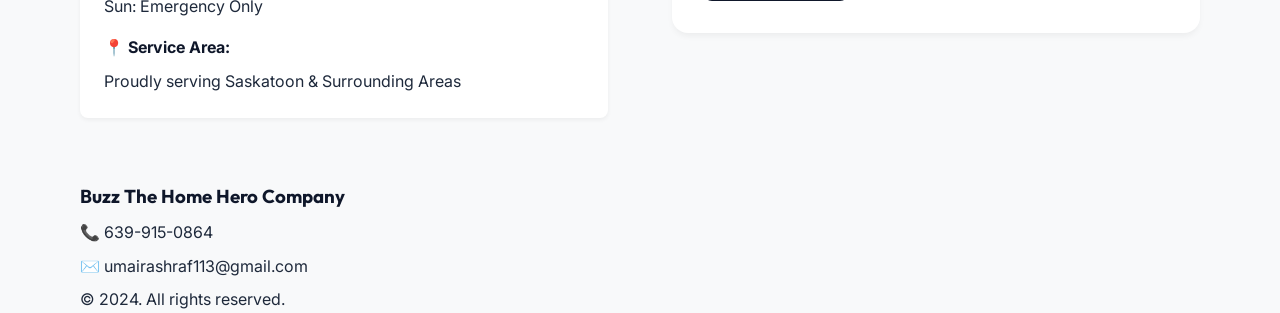
==== commit 07a8952d: "Add Gallery and Hero Background" ====
--- a/index.html
+++ b/index.html
@@ -109,6 +109,27 @@
             </div>
         </section>
 
+        <!-- Recent Work Gallery -->
+        <section class="section gallery">
+            <div class="container">
+                <h2 class="section-title">Recent Projects</h2>
+                <div class="gallery-grid">
+                    <div class="gallery-item">
+                        <img src="images/project-1.png" alt="Drywall Patching" loading="lazy">
+                        <div class="gallery-caption">Perfect Drywall Patching</div>
+                    </div>
+                    <div class="gallery-item">
+                        <img src="images/project-2.png" alt="Plumbing Repair" loading="lazy">
+                        <div class="gallery-caption">Faucet Repair & Install</div>
+                    </div>
+                    <div class="gallery-item">
+                        <img src="images/project-3.png" alt="Electrical Work" loading="lazy">
+                        <div class="gallery-caption">Lighting Installation</div>
+                    </div>
+                </div>
+            </div>
+        </section>
+
         <!-- Testimonials Section -->
         <section id="reviews" class="section reviews" style="background-color: #f8fafc;">
             <div class="container">
--- a/style.css
+++ b/style.css
@@ -387,4 +387,57 @@
 .review-author {
     font-weight: 700;
     color: var(--color-primary);
+}
+
+/* Recent Projects Gallery */
+.gallery-grid {
+    display: grid;
+    grid-template-columns: repeat(auto-fit, minmax(300px, 1fr));
+    gap: 1.5rem;
+}
+
+.gallery-item {
+    position: relative;
+    border-radius: 12px;
+    overflow: hidden;
+    height: 300px;
+    box-shadow: 0 4px 6px rgba(0, 0, 0, 0.1);
+}
+
+.gallery-item img {
+    width: 100%;
+    height: 100%;
+    object-fit: cover;
+    transition: transform 0.5s ease;
+}
+
+.gallery-item:hover img {
+    transform: scale(1.05);
+}
+
+.gallery-caption {
+    position: absolute;
+    bottom: 0;
+    left: 0;
+    right: 0;
+    background: linear-gradient(to top, rgba(0, 0, 0, 0.8), transparent);
+    color: white;
+    padding: 2rem 1rem 1rem;
+    font-weight: 600;
+}
+
+/* Update Hero for Background Image */
+.hero {
+    background: linear-gradient(rgba(15, 23, 42, 0.7), rgba(15, 23, 42, 0.7)), url('images/hero-bg.png');
+    background-size: cover;
+    background-position: center;
+    color: white;
+}
+
+.hero-title {
+    color: white;
+}
+
+.hero-subtitle {
+    color: #e2e8f0;
 }
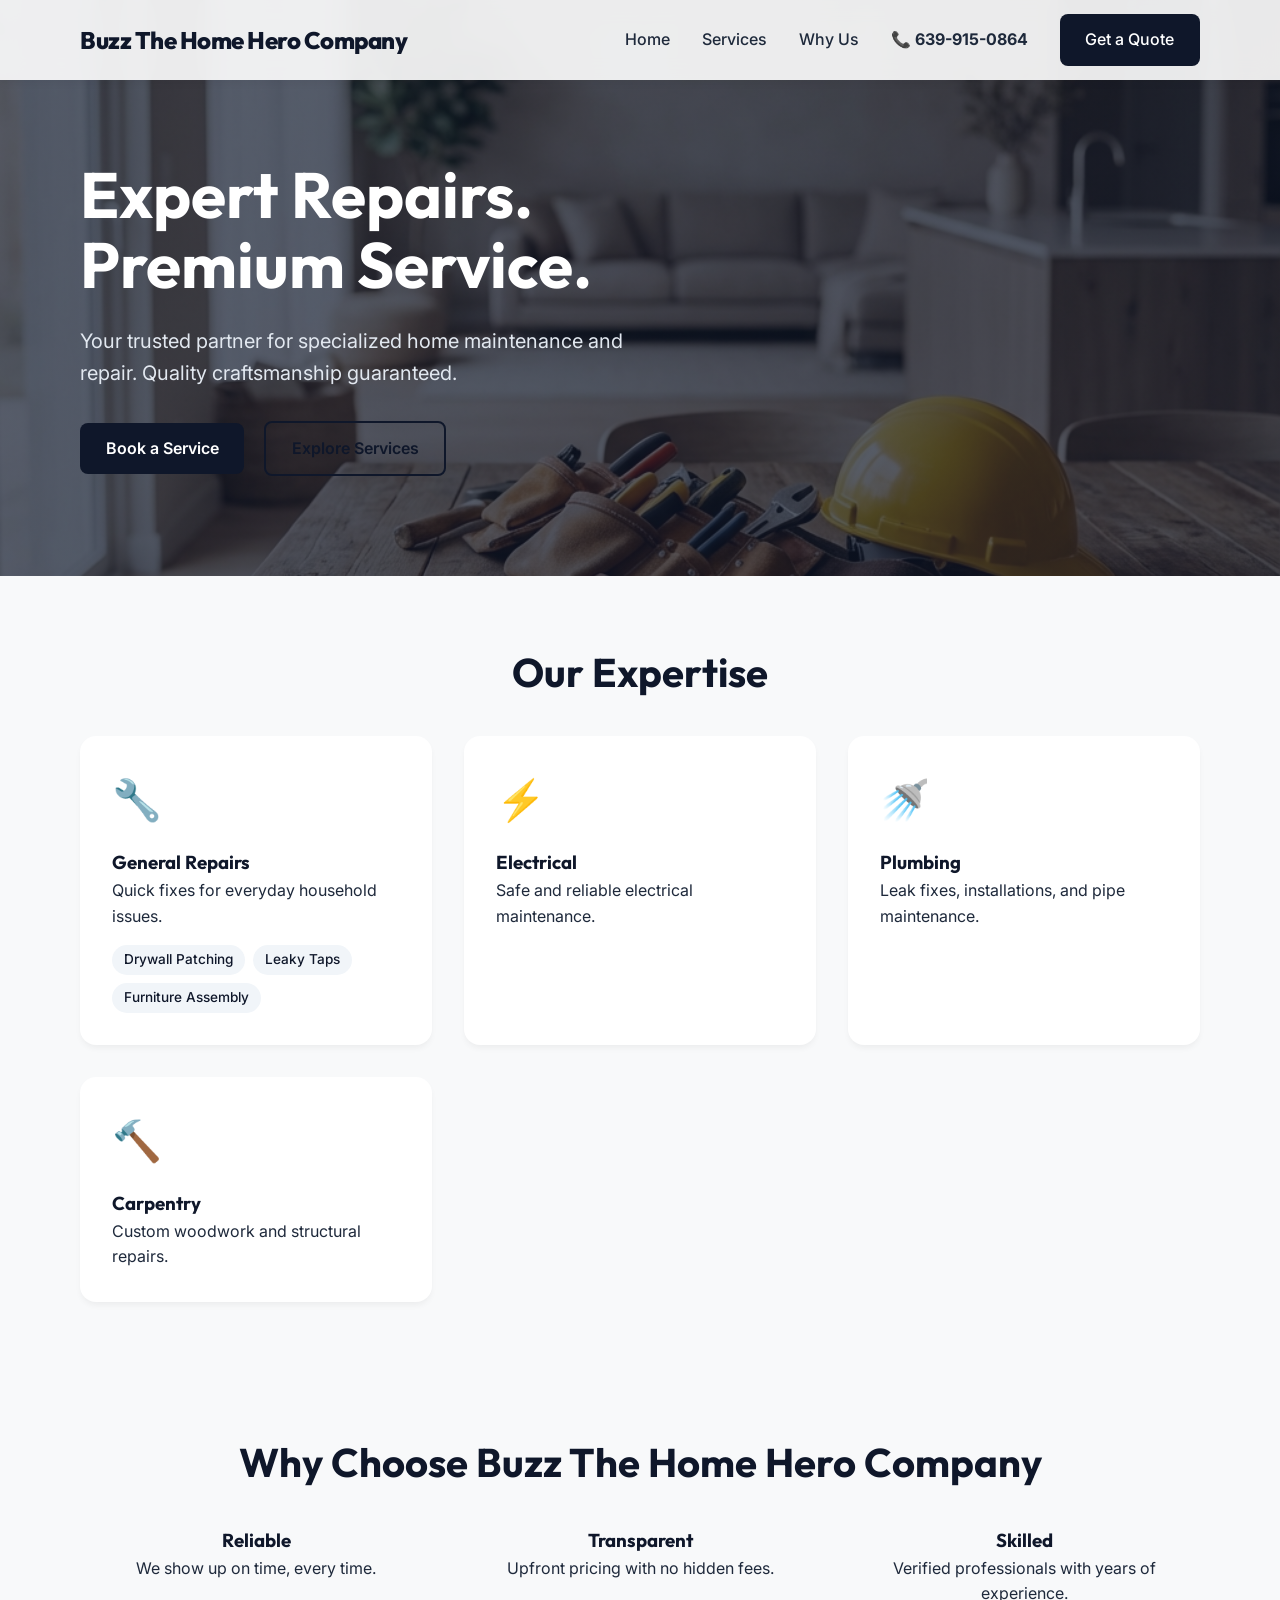
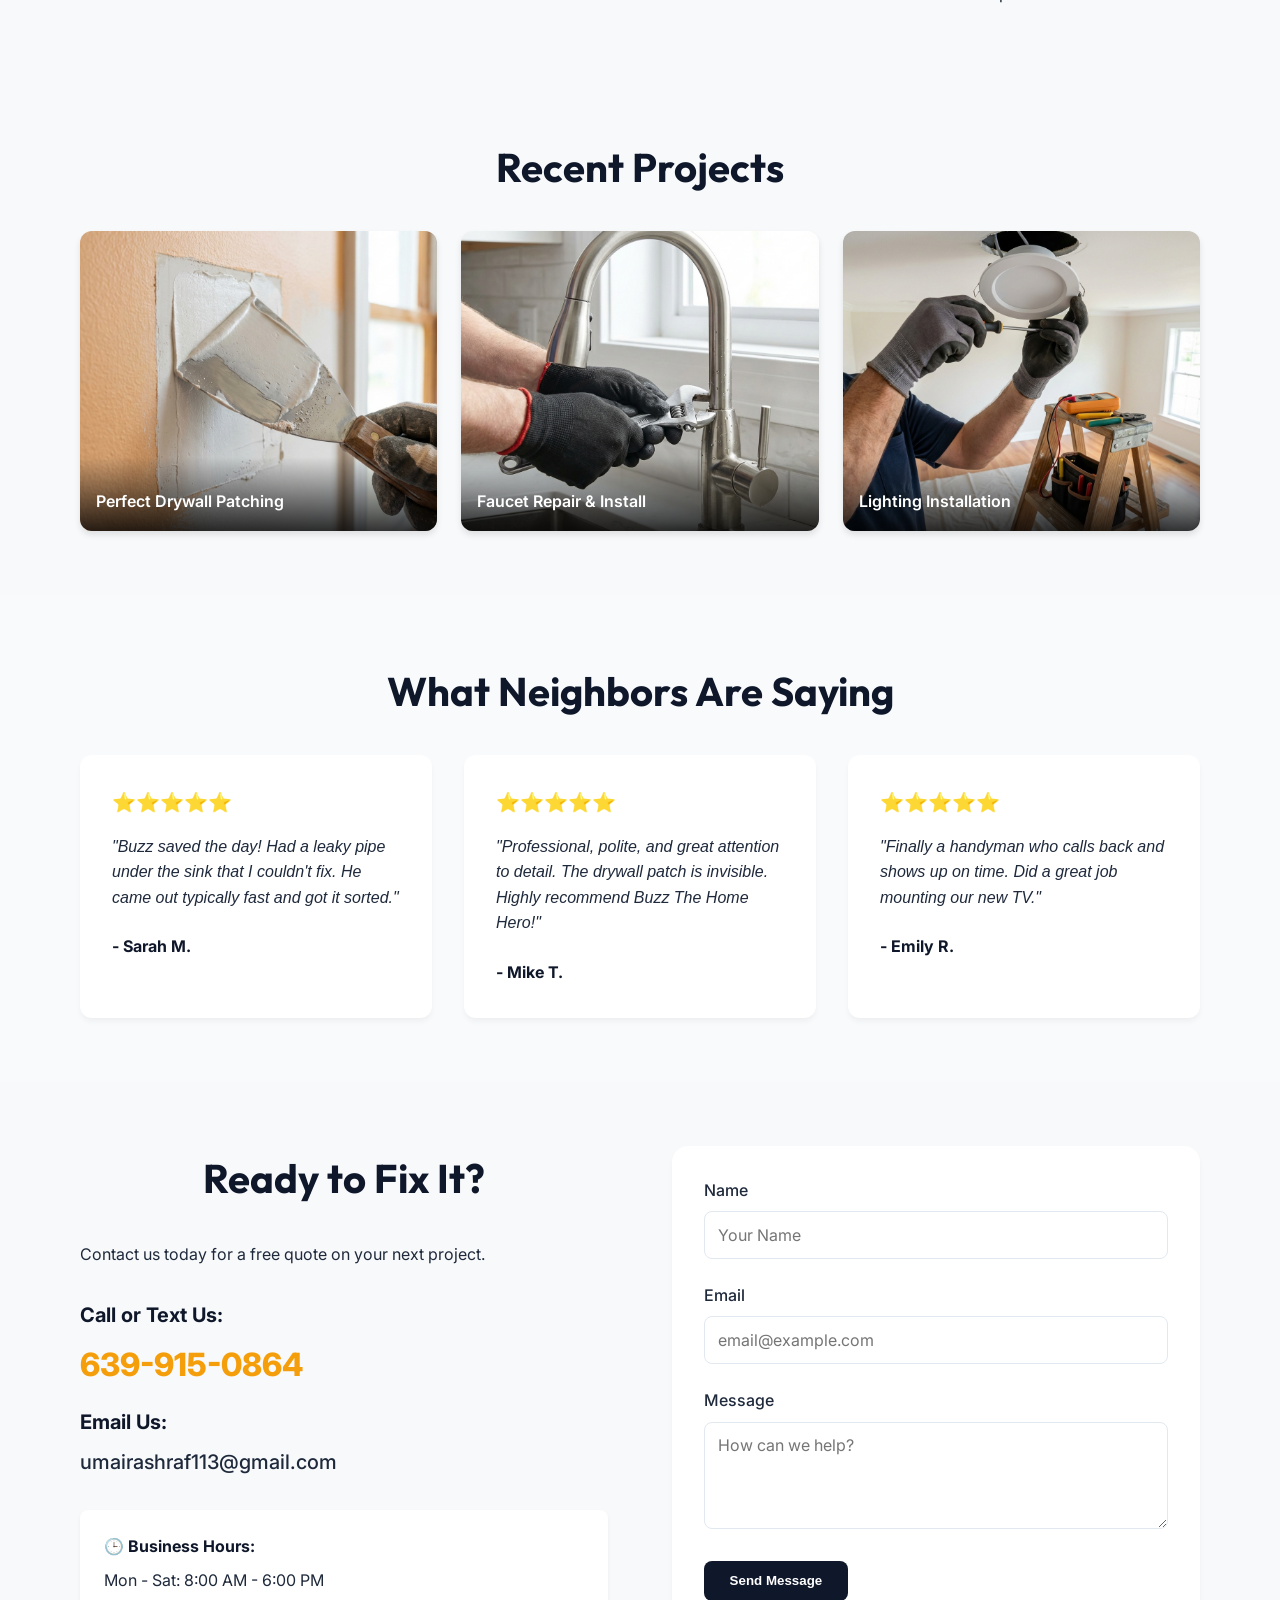
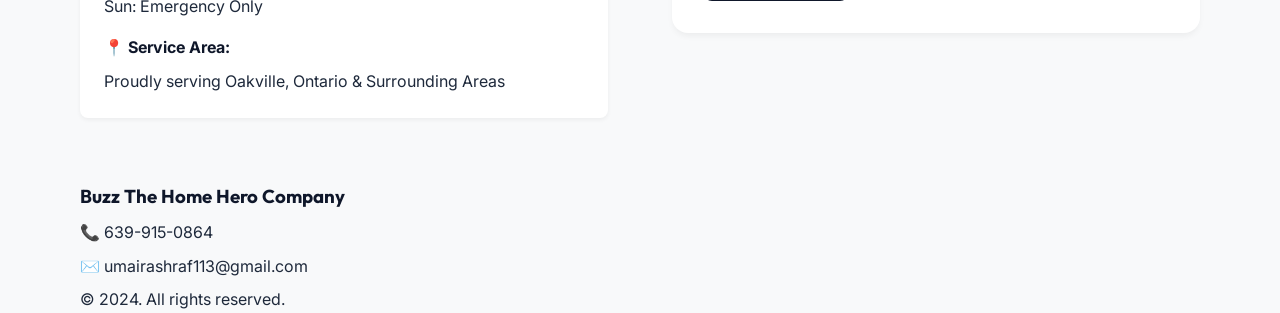
==== commit 70336872: "?" ====
--- a/index.html
+++ b/index.html
@@ -181,7 +181,7 @@
 
                             <p style="font-weight: 700; color: var(--color-primary); margin-bottom: 0.5rem;">📍 Service
                                 Area:</p>
-                            <p>Proudly serving Saskatoon & Surrounding Areas</p>
+                            <p>Proudly serving Oakville, Ontario & Surrounding Areas</p>
                         </div>
                     </div>
                 </div>
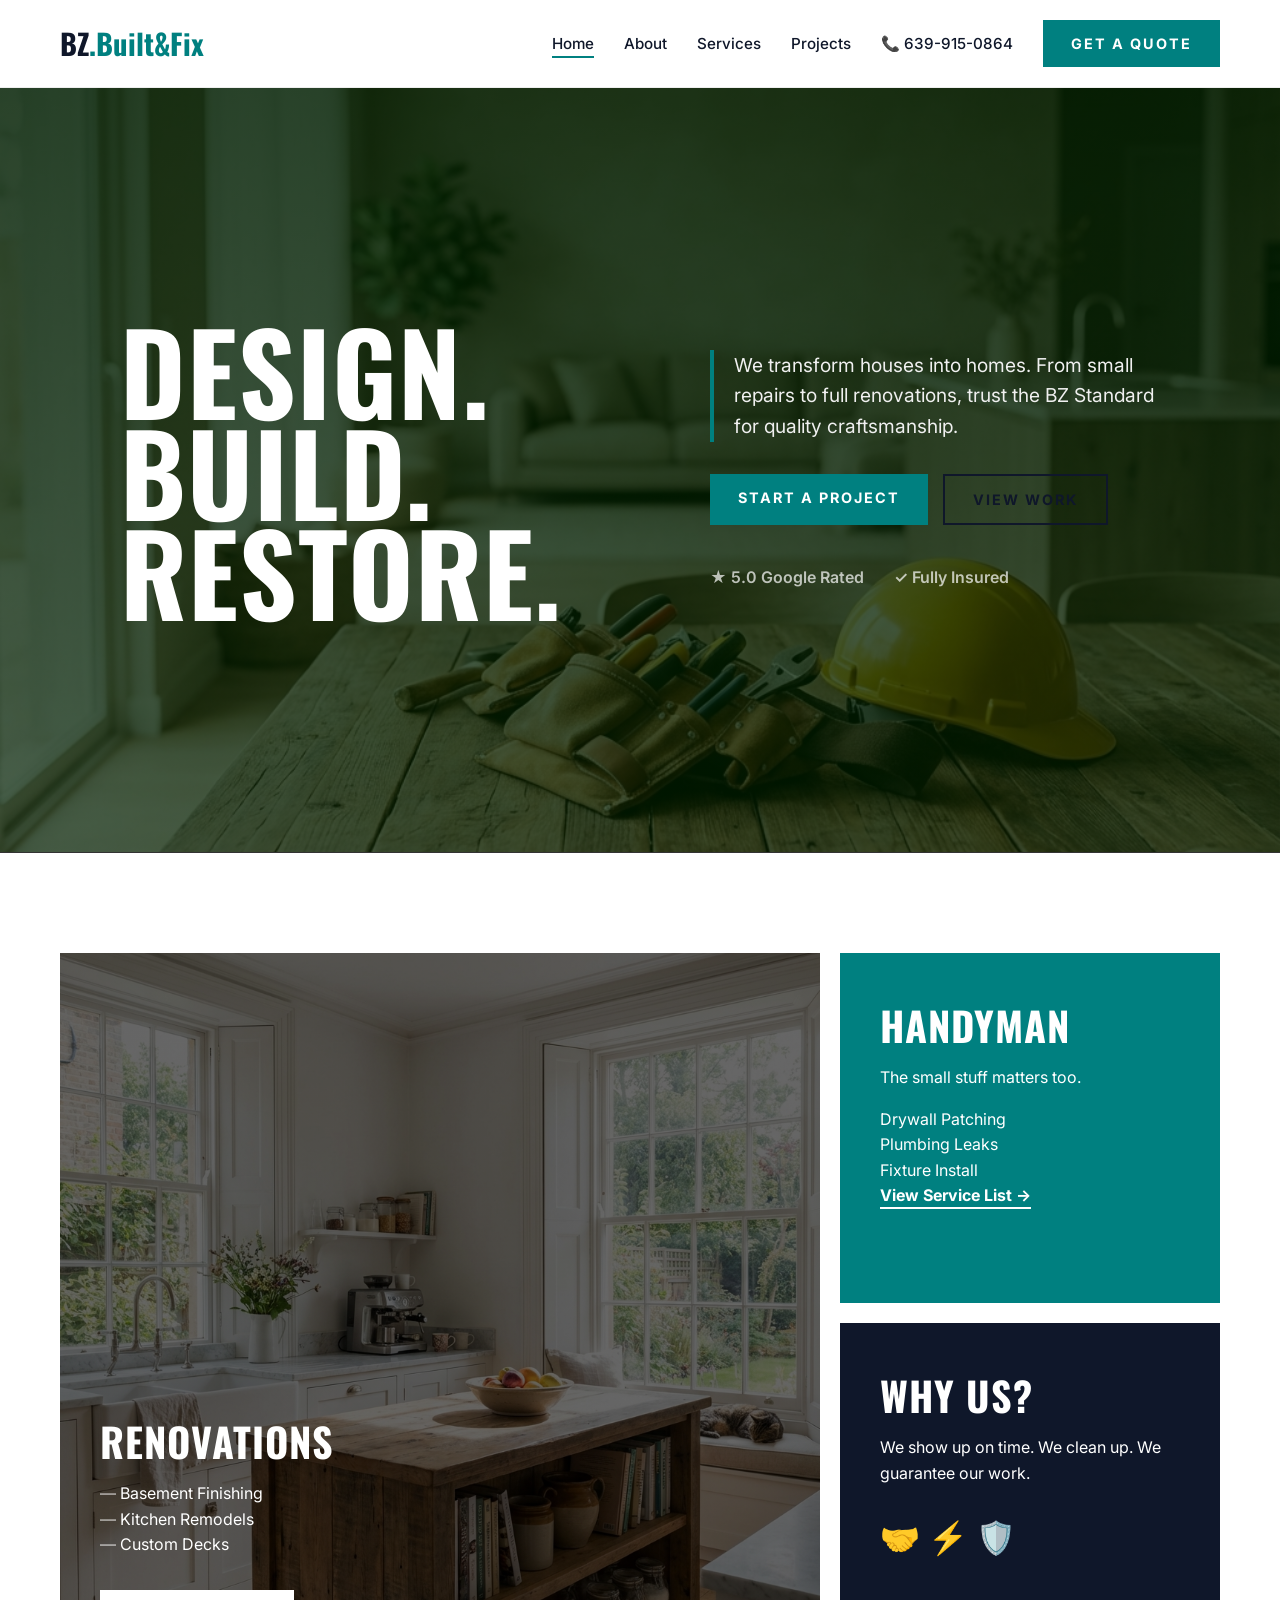
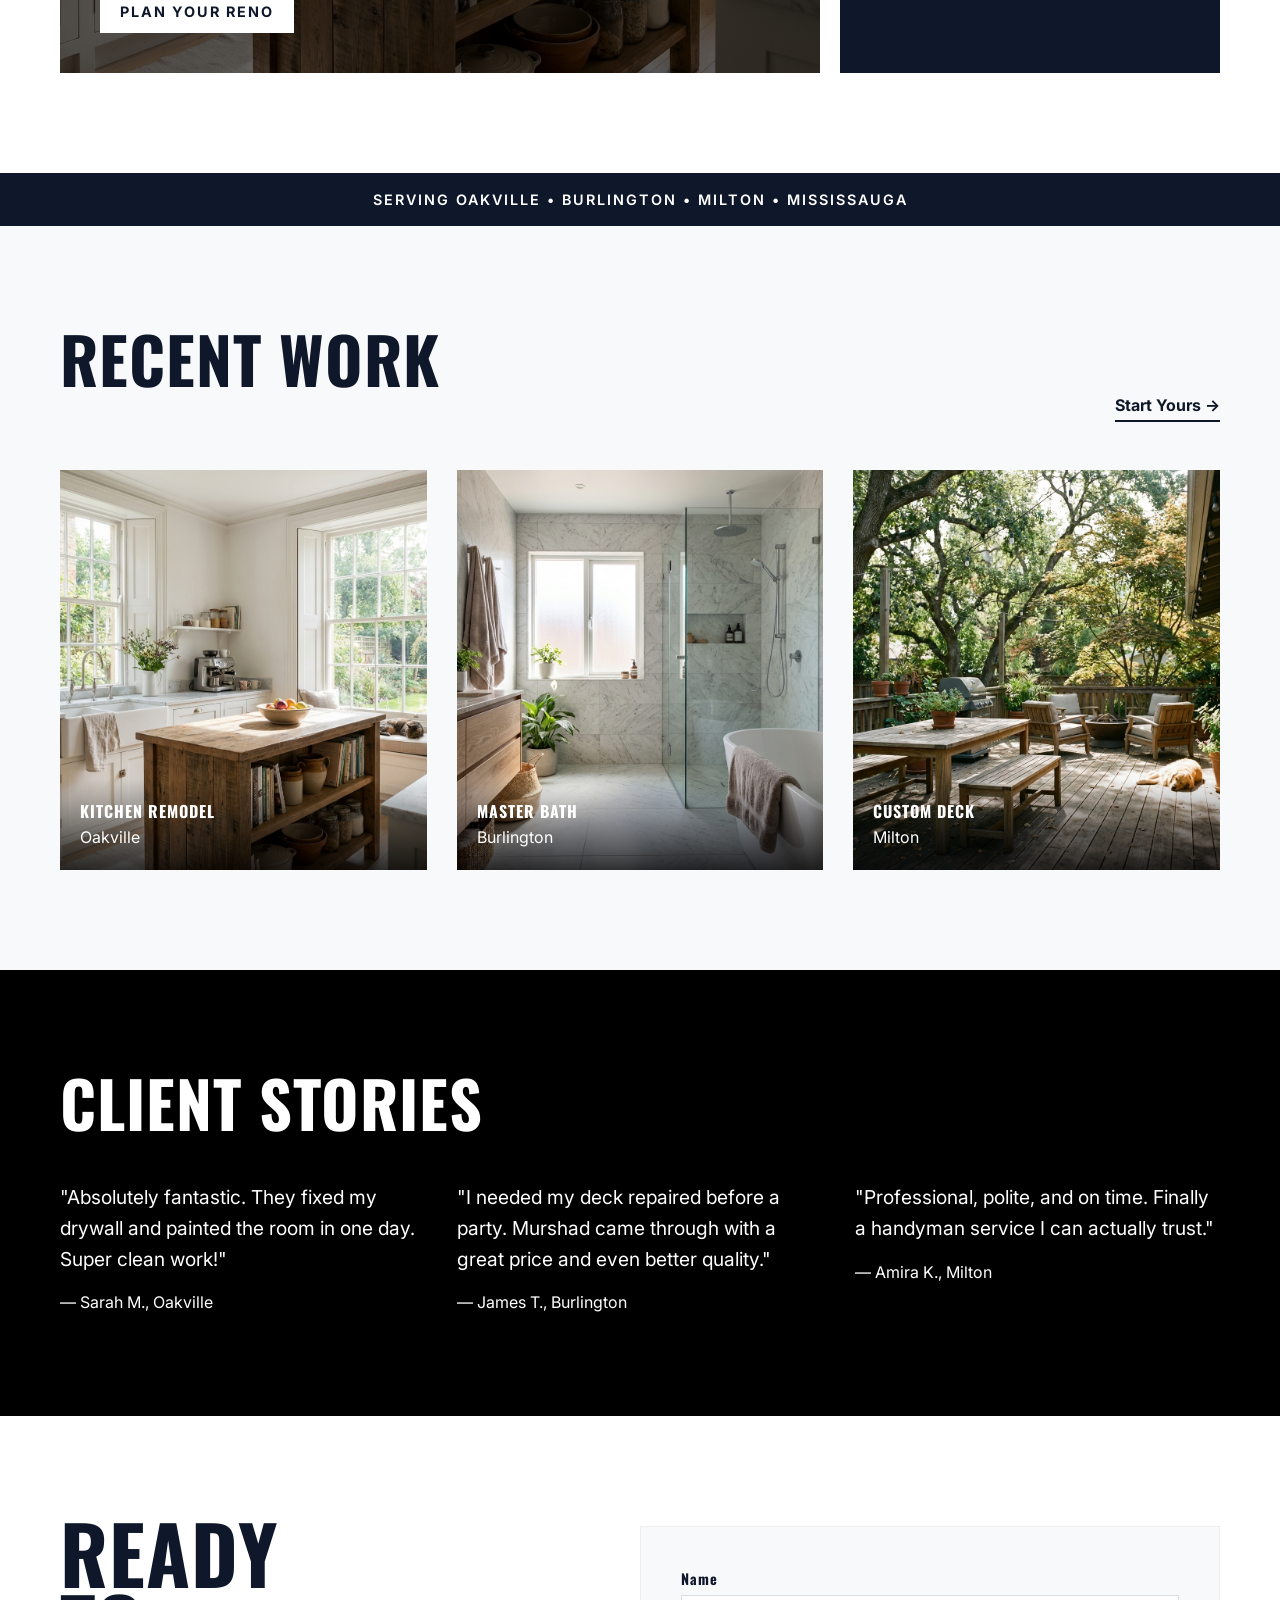
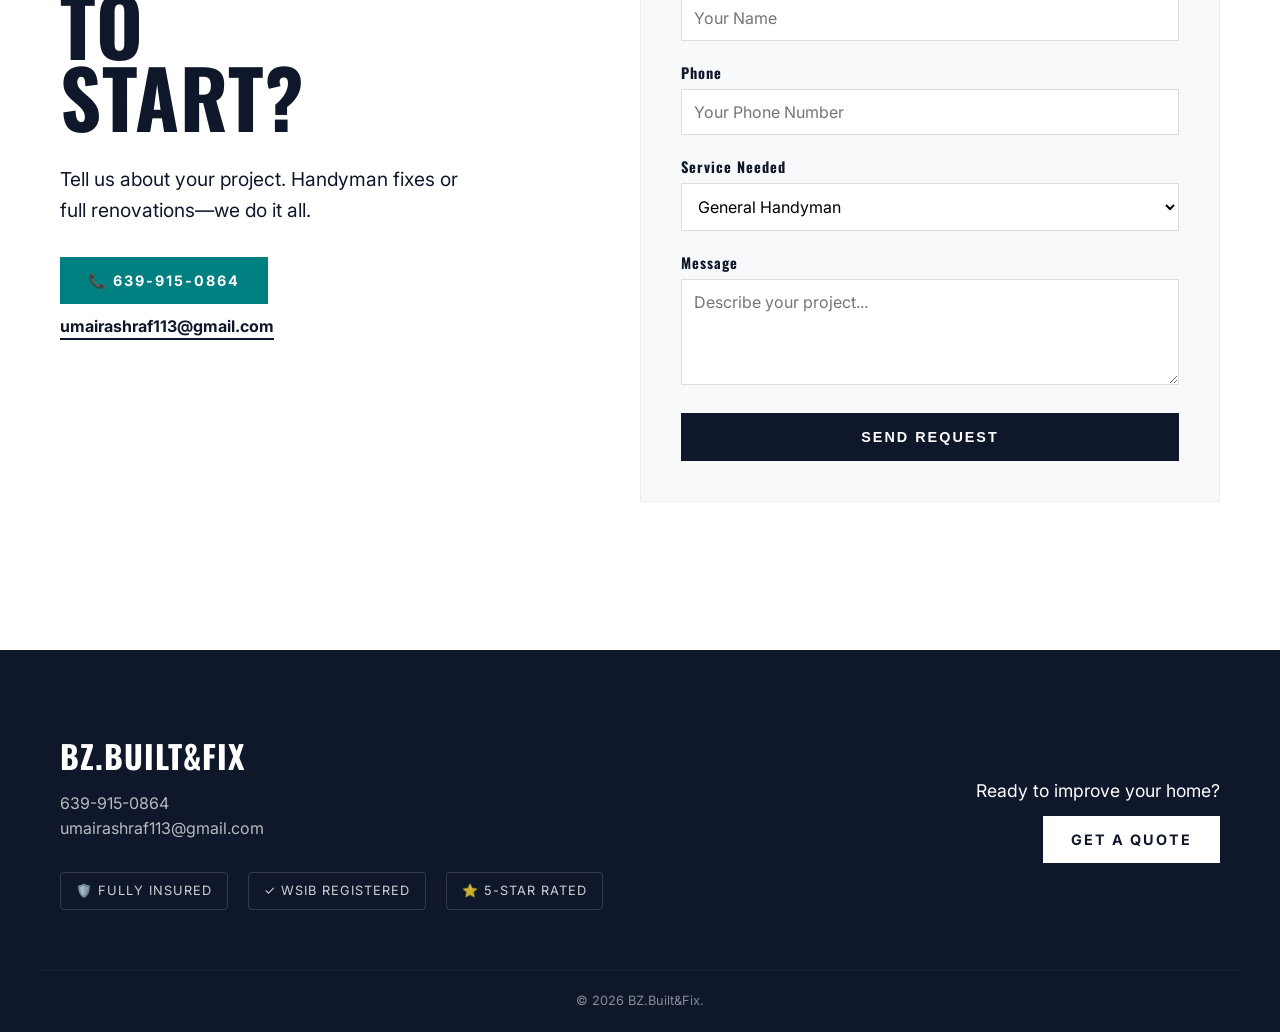
==== commit 8149c38e: "Rebrand to BZ.Built&Fix - Kaptaan Theme" ====
--- a/index.html
+++ b/index.html
@@ -4,216 +4,275 @@
 <head>
     <meta charset="UTF-8">
     <meta name="viewport" content="width=device-width, initial-scale=1.0">
-    <meta name="description" content="Buzz The Home Hero Company - Premium Home Repair & Maintenance Services">
-    <title>Buzz The Home Hero Company | Professional Home Services</title>
+    <title>BZ.Built&Fix | Expert Handyman & Renovations (Oakville)</title>
+    <meta name="description"
+        content="Trust your home to 10 years of experience. From quick handyman repairs to full basement & kitchen renovations in Oakville, Burlington & Milton. Fully Insured.">
+    <meta name="keywords"
+        content="Handyman Oakville, Renovations Burlington, Basement Finishing, Deck Repair, BZ Built and Fix">
+
+    <!-- Open Graph (Social Sharing) -->
+    <meta property="og:title" content="BZ.Built&Fix | Expert Handyman & Renovations">
+    <meta property="og:description"
+        content="Quality Craftsmanship & Integrity. 8 Years Experience. Serving Oakville & GTA.">
+    <meta property="og:image" content="https://bzbuilt.com/images/hero-bg.png">
+    <meta property="og:type" content="website">
+
     <link rel="stylesheet" href="style.css">
+    <!-- Fonts -->
     <link rel="preconnect" href="https://fonts.googleapis.com">
     <link rel="preconnect" href="https://fonts.gstatic.com" crossorigin>
-    <link
-        href="https://fonts.googleapis.com/css2?family=Inter:wght@400;500;600;700&family=Outfit:wght@500;700&display=swap"
+    <link href="https://fonts.googleapis.com/css2?family=Inter:wght@400;500;700&family=Oswald:wght@500;700&display=swap"
         rel="stylesheet">
 </head>
 
 <body>
-    <!-- Navigation -->
-    <header class="header" id="header">
+    <!-- Header -->
+    <header class="header">
         <div class="container header-container">
-            <a href="#" class="logo">Buzz The Home Hero Company</a>
+            <a href="index.html" class="logo">
+                <span class="logo-text">BZ<span class="logo-highlight">.Built&Fix</span></span>
+            </a>
             <nav class="nav">
-                <ul class="nav-list">
-                    <li><a href="index.html" class="nav-link">Home</a></li>
-                    <li><a href="services.html" class="nav-link">Services</a></li>
-                    <li><a href="#why-us" class="nav-link">Why Us</a></li>
-                    <li><a href="tel:6399150864" class="nav-link" style="font-weight: 700;">📞 639-915-0864</a></li>
-                    <li><a href="#contact" class="nav-link btn btn-primary">Get a Quote</a></li>
-                </ul>
+                <!-- Mobile Call Button -->
+                <a href="tel:6399150864" class="mobile-call-btn" aria-label="Call Us">📞</a>
+
                 <button class="mobile-toggle" aria-label="Toggle Menu">
                     <span class="bar"></span>
                     <span class="bar"></span>
                     <span class="bar"></span>
                 </button>
+                <ul class="nav-list">
+                    <li><a href="index.html" class="nav-link active">Home</a></li>
+                    <li><a href="about.html" class="nav-link">About</a></li>
+                    <li><a href="#services" class="nav-link">Services</a></li>
+                    <li><a href="#projects" class="nav-link">Projects</a></li>
+                    <li><a href="tel:6399150864" class="nav-link" style="color: var(--color-gold);">📞 639-915-0864</a>
+                    </li>
+                    <li><a href="#contact" class="btn btn-primary">Get a Quote</a></li>
+                </ul>
             </nav>
         </div>
     </header>
 
-    <main>
-        <!-- Hero Section -->
-        <section id="home" class="hero">
-            <div class="container hero-content">
-                <h1 class="hero-title">Expert Repairs.<br>Premium Service.</h1>
-                <p class="hero-subtitle">Your trusted partner for specialized home maintenance and repair. Quality
-                    craftsmanship guaranteed.</p>
-                <div class="hero-cta">
-                    <a href="#contact" class="btn btn-primary">Book a Service</a>
-                    <a href="services.html" class="btn btn-outline">Explore Services</a>
-                </div>
-            </div>
-        </section>
-
-        <!-- Services Section -->
-        <section id="services" class="section services">
-            <div class="container">
-                <h2 class="section-title">Our Expertise</h2>
-                <div class="services-grid">
-                    <!-- Service Card 1 -->
-                    <div class="service-card">
-                        <div class="icon">🔧</div>
-                        <h3>General Repairs</h3>
-                        <p>Quick fixes for everyday household issues.</p>
-                        <div class="service-tags">
-                            <span class="service-tag">Drywall Patching</span>
-                            <span class="service-tag">Leaky Taps</span>
-                            <span class="service-tag">Furniture Assembly</span>
-                        </div>
-                    </div>
-                    <!-- Service Card 2 -->
-                    <div class="service-card">
-                        <div class="icon">⚡</div>
-                        <h3>Electrical</h3>
-                        <p>Safe and reliable electrical maintenance.</p>
-                    </div>
-                    <!-- Service Card 3 -->
-                    <div class="service-card">
-                        <div class="icon">🚿</div>
-                        <h3>Plumbing</h3>
-                        <p>Leak fixes, installations, and pipe maintenance.</p>
-                    </div>
-                    <!-- Service Card 4 -->
-                    <div class="service-card">
-                        <div class="icon">🔨</div>
-                        <h3>Carpentry</h3>
-                        <p>Custom woodwork and structural repairs.</p>
-                    </div>
-                </div>
-            </div>
-        </section>
-
-        <!-- Why Choose Us -->
-        <section id="why-us" class="section why-us">
-            <div class="container">
-                <h2 class="section-title">Why Choose Buzz The Home Hero Company</h2>
-                <div class="features-grid">
-                    <div class="feature">
-                        <h3>Reliable</h3>
-                        <p>We show up on time, every time.</p>
-                    </div>
-                    <div class="feature">
-                        <h3>Transparent</h3>
-                        <p>Upfront pricing with no hidden fees.</p>
-                    </div>
-                    <div class="feature">
-                        <h3>Skilled</h3>
-                        <p>Verified professionals with years of experience.</p>
-                    </div>
-                </div>
-            </div>
-        </section>
-
-        <!-- Recent Work Gallery -->
-        <section class="section gallery">
-            <div class="container">
-                <h2 class="section-title">Recent Projects</h2>
-                <div class="gallery-grid">
-                    <div class="gallery-item">
-                        <img src="images/project-1.png" alt="Drywall Patching" loading="lazy">
-                        <div class="gallery-caption">Perfect Drywall Patching</div>
-                    </div>
-                    <div class="gallery-item">
-                        <img src="images/project-2.png" alt="Plumbing Repair" loading="lazy">
-                        <div class="gallery-caption">Faucet Repair & Install</div>
-                    </div>
-                    <div class="gallery-item">
-                        <img src="images/project-3.png" alt="Electrical Work" loading="lazy">
-                        <div class="gallery-caption">Lighting Installation</div>
-                    </div>
-                </div>
-            </div>
-        </section>
-
-        <!-- Testimonials Section -->
-        <section id="reviews" class="section reviews" style="background-color: #f8fafc;">
-            <div class="container">
-                <h2 class="section-title">What Neighbors Are Saying</h2>
-                <div class="reviews-grid">
-                    <div class="review-card">
-                        <div class="stars">⭐⭐⭐⭐⭐</div>
-                        <p class="review-text">"Buzz saved the day! Had a leaky pipe under the sink that I couldn't fix.
-                            He came out typically fast and got it sorted."</p>
-                        <p class="review-author">- Sarah M.</p>
-                    </div>
-                    <div class="review-card">
-                        <div class="stars">⭐⭐⭐⭐⭐</div>
-                        <p class="review-text">"Professional, polite, and great attention to detail. The drywall patch
-                            is invisible. Highly recommend Buzz The Home Hero!"</p>
-                        <p class="review-author">- Mike T.</p>
-                    </div>
-                    <div class="review-card">
-                        <div class="stars">⭐⭐⭐⭐⭐</div>
-                        <p class="review-text">"Finally a handyman who calls back and shows up on time. Did a great job
-                            mounting our new TV."</p>
-                        <p class="review-author">- Emily R.</p>
-                    </div>
-                </div>
-            </div>
-        </section>
-
-        <!-- Contact Section -->
-        <section id="contact" class="section contact">
-            <div class="container contact-container">
-                <div class="contact-text">
-                    <h2 class="section-title">Ready to Fix It?</h2>
-                    <p>Contact us today for a free quote on your next project.</p>
-                    <div style="margin-top: 2rem;">
-                        <p style="font-size: 1.25rem; font-weight: 700; color: var(--color-primary);">Call or Text Us:
-                        </p>
-                        <a href="tel:6399150864"
-                            style="font-size: 2rem; color: var(--color-accent); font-weight: 800; display: block; margin-top: 0.5rem; margin-bottom: 1rem;">639-915-0864</a>
-
-                        <p style="font-size: 1.25rem; font-weight: 700; color: var(--color-primary);">Email Us:</p>
-                        <a href="mailto:umairashraf113@gmail.com"
-                            style="font-size: 1.25rem; color: var(--color-text-main); font-weight: 500; display: block; margin-top: 0.5rem; margin-bottom: 2rem;">umairashraf113@gmail.com</a>
-
-                        <div
-                            style="background: white; padding: 1.5rem; border-radius: 8px; box-shadow: 0 2px 4px rgba(0,0,0,0.05);">
-                            <p style="font-weight: 700; color: var(--color-primary); margin-bottom: 0.5rem;">🕒 Business
-                                Hours:</p>
-                            <p style="margin-bottom: 1rem;">Mon - Sat: 8:00 AM - 6:00 PM<br>Sun: Emergency Only</p>
-
-                            <p style="font-weight: 700; color: var(--color-primary); margin-bottom: 0.5rem;">📍 Service
-                                Area:</p>
-                            <p>Proudly serving Oakville, Ontario & Surrounding Areas</p>
-                        </div>
-                    </div>
-                </div>
-                <form class="contact-form" id="contactForm">
-                    <div class="form-group">
-                        <label for="name">Name</label>
-                        <input type="text" id="name" required placeholder="Your Name">
-                    </div>
-                    <div class="form-group">
-                        <label for="email">Email</label>
-                        <input type="email" id="email" required placeholder="email@example.com">
-                    </div>
-                    <div class="form-group">
-                        <label for="message">Message</label>
-                        <textarea id="message" rows="4" required placeholder="How can we help?"></textarea>
-                    </div>
-                    <button type="submit" class="btn btn-primary">Send Message</button>
+    <!-- Layout C: Split Editorial Hero -->
+    <section class="hero-editorial">
+        <div class="container hero-editorial-container">
+            <h1 class="hero-headline">DESIGN.<br>BUILD.<br>RESTORE.</h1>
+            <div class="hero-intro">
+                <p class="intro-paragraph">We transform houses into homes. From small repairs to full renovations, trust
+                    the BZ Standard for quality craftsmanship.</p>
+                <div class="hero-actions">
+                    <a href="#contact" class="btn btn-primary">START A PROJECT</a>
+                    <a href="#projects" class="btn btn-outline">VIEW WORK</a>
+                </div>
+
+                <div class="hero-badges">
+                    <div class="badge-item">
+                        <span class="badge-icon">★</span>
+                        <span>5.0 Google Rated</span>
+                    </div>
+                    <div class="badge-item">
+                        <span class="badge-icon">✓</span>
+                        <span>Fully Insured</span>
+                    </div>
+                </div>
+            </div>
+        </div>
+    </section>
+
+    <!-- Layout C: Masonry Services -->
+    <section id="services" class="section-padding">
+        <div class="container">
+            <div class="masonry-grid">
+                <!-- Large Item: Construction -->
+                <div class="masonry-item item-large"
+                    style="background-image: linear-gradient(rgba(0,0,0,0.6), rgba(0,0,0,0.6)), url('images/kitchen.png');">
+                    <div class="masonry-content">
+                        <h2 class="masonry-title">RENOVATIONS</h2>
+                        <ul class="masonry-list">
+                            <li>Basement Finishing</li>
+                            <li>Kitchen Remodels</li>
+                            <li>Custom Decks</li>
+                        </ul>
+                        <a href="#contact" class="btn btn-primary-small">Plan Your Reno</a>
+                    </div>
+                </div>
+
+                <!-- Small Item: Handyman -->
+                <div class="masonry-item item-small bg-primary">
+                    <div class="masonry-content centered">
+                        <h2 class="masonry-title">HANDYMAN</h2>
+                        <p style="margin-bottom: 1rem;">The small stuff matters too.</p>
+                        <ul class="masonry-list-simple">
+                            <li>Drywall Patching</li>
+                            <li>Plumbing Leaks</li>
+                            <li>Fixture Install</li>
+                        </ul>
+                        <a href="services.html" class="link-arrow">View Service List &rarr;</a>
+                    </div>
+                </div>
+
+                <!-- Medium Item: Why Us -->
+                <div class="masonry-item item-medium bg-dark">
+                    <div class="masonry-content centered">
+                        <h2 class="masonry-title" style="color: white;">WHY US?</h2>
+                        <p>We show up on time. We clean up. We guarantee our work.</p>
+                        <br>
+                        <div style="font-size: 2rem;">🤝 ⚡ 🛡️</div>
+                    </div>
+                </div>
+            </div>
+        </div>
+    </section>
+
+    <!-- Minimalist Trust Strip (Static) -->
+    <section class="trust-strip-simple">
+        <div class="container">
+            <p>SERVING OAKVILLE • BURLINGTON • MILTON • MISSISSAUGA</p>
+        </div>
+    </section>
+
+    <!-- Recent Projects (Horizontal Scroll) -->
+    <section id="projects" class="section-padding" style="background: #f8f9fa;">
+        <div class="container">
+            <div class="header-split">
+                <h2 class="section-header-bold">RECENT WORK</h2>
+                <a href="#contact" class="link-arrow text-dark">Start Yours &rarr;</a>
+            </div>
+
+            <div class="project-row">
+                <!-- Project 1 -->
+                <div class="project-tile">
+                    <img src="images/kitchen.png" alt="Kitchen Remodel" class="project-img">
+                    <div class="project-overlay">
+                        <h4>Kitchen Remodel</h4>
+                        <p>Oakville</p>
+                    </div>
+                </div>
+                <!-- Project 2 -->
+                <div class="project-tile">
+                    <img src="images/bath.png" alt="Master Bath" class="project-img">
+                    <div class="project-overlay">
+                        <h4>Master Bath</h4>
+                        <p>Burlington</p>
+                    </div>
+                </div>
+                <!-- Project 3 -->
+                <div class="project-tile">
+                    <img src="images/deck.png" alt="Custom Deck" class="project-img">
+                    <div class="project-overlay">
+                        <h4>Custom Deck</h4>
+                        <p>Milton</p>
+                    </div>
+                </div>
+            </div>
+        </div>
+    </section>
+
+    <!-- Bold Testimonials -->
+    <section class="section-padding bg-black text-white">
+        <div class="container centered-narrow">
+            <h2 class="section-header-bold text-white">CLIENT STORIES</h2>
+            <div class="testimonial-grid"
+                style="display: grid; grid-template-columns: repeat(auto-fit, minmax(300px, 1fr)); gap: 2rem; margin-top: 3rem; text-align: left;">
+
+                <!-- Testimonial 1 -->
+                <div class="testimonial-single">
+                    <p class="big-quote" style="font-size: 1.2rem; margin: 0 0 1rem 0;">"Absolutely fantastic. They
+                        fixed my drywall and painted the room in one day. Super clean work!"</p>
+                    <p class="cite">— Sarah M., Oakville</p>
+                </div>
+
+                <!-- Testimonial 2 -->
+                <div class="testimonial-single">
+                    <p class="big-quote" style="font-size: 1.2rem; margin: 0 0 1rem 0;">"I needed my deck repaired
+                        before a party. Murshad came through with a great price and even better quality."</p>
+                    <p class="cite">— James T., Burlington</p>
+                </div>
+
+                <!-- Testimonial 3 -->
+                <div class="testimonial-single">
+                    <p class="big-quote" style="font-size: 1.2rem; margin: 0 0 1rem 0;">"Professional, polite, and on
+                        time. Finally a handyman service I can actually trust."</p>
+                    <p class="cite">— Amira K., Milton</p>
+                </div>
+
+            </div>
+        </div>
+    </section>
+
+    <!-- Contact Section -->
+    <section id="contact" class="section-padding bg-white">
+        <div class="container header-split" style="align-items: flex-start;">
+            <div style="flex: 1;">
+                <h2 class="section-header-bold" style="font-size: 5rem; line-height: 0.9; margin-bottom: 2rem;">
+                    READY<br>TO<br>START?</h2>
+                <p style="font-size: 1.2rem; max-width: 400px; margin-bottom: 2rem;">
+                    Tell us about your project. Handyman fixes or full renovations—we do it all.
+                </p>
+                <div class="contact-details">
+                    <a href="tel:6399150864" class="btn btn-primary" style="margin-bottom: 10px;">📞 639-915-0864</a>
+                    <br>
+                    <a href="mailto:umairashraf113@gmail.com" class="link-arrow text-dark">umairashraf113@gmail.com</a>
+                </div>
+            </div>
+
+            <div style="flex: 1; margin-top: 10px;">
+                <!-- Form (Simulation Mode) -->
+                <form id="contactForm" class="contact-form">
+                    <div class="form-group">
+                        <label>Name</label>
+                        <input type="text" name="name" class="form-control" placeholder="Your Name" required>
+                    </div>
+                    <div class="form-group">
+                        <label>Phone</label>
+                        <input type="tel" name="phone" class="form-control" placeholder="Your Phone Number" required>
+                    </div>
+                    <div class="form-group">
+                        <label>Service Needed</label>
+                        <select name="service" class="form-control">
+                            <option>General Handyman</option>
+                            <option>Renovation / Construction</option>
+                            <option>Plumbing / Electrical</option>
+                            <option>Other</option>
+                        </select>
+                    </div>
+                    <div class="form-group">
+                        <label>Message</label>
+                        <textarea name="message" class="form-control" rows="4"
+                            placeholder="Describe your project..."></textarea>
+                    </div>
+                    <button type="submit" class="btn btn-dark" style="width: 100%;">SEND REQUEST</button>
                 </form>
             </div>
-        </section>
-    </main>
-
-    <footer class="footer">
-        <div class="container footer-content">
+        </div>
+    </section>
+
+    <!-- Mobile Sticky WhatsApp Button -->
+    <a href="https://wa.me/16399150864" class="mobile-sticky-cta" target="_blank">
+        💬 Chat on WhatsApp
+    </a>
+
+    <footer class="footer-simple">
+        <div class="container footer-flex">
             <div class="footer-brand">
-                <h3>Buzz The Home Hero Company</h3>
-                <p style="margin: 0.5rem 0;">📞 <a href="tel:6399150864">639-915-0864</a></p>
-                <p style="margin: 0.5rem 0;">✉️ <a href="mailto:umairashraf113@gmail.com">umairashraf113@gmail.com</a>
-                </p>
-                <p>&copy; 2024. All rights reserved.</p>
-            </div>
-
+                <h3>BZ.Built&Fix</h3>
+                <p>639-915-0864</p>
+                <p>umairashraf113@gmail.com</p>
+
+                <div class="trust-badges">
+                    <span class="trust-badge">🛡️ Fully Insured</span>
+                    <span class="trust-badge">✓ WSIB Registered</span>
+                    <span class="trust-badge">⭐ 5-Star Rated</span>
+                </div>
+            </div>
+            <div class="footer-cta">
+                <p>Ready to improve your home?</p>
+                <a href="#contact" class="btn btn-white">GET A QUOTE</a>
+            </div>
+        </div>
+        <div class="container copyright">
+            &copy; 2026 BZ.Built&Fix.
         </div>
     </footer>
 
--- a/style.css
+++ b/style.css
@@ -1,25 +1,12 @@
 :root {
-    /* Color Palette */
-    --color-bg: #F8F9FA;
-    --color-surface: #FFFFFF;
-    --color-primary: #0F172A;
-    /* Deep Navy */
-    --color-accent: #F59E0B;
-    /* Amber/Gold */
-    --color-text-main: #1E293B;
-    --color-text-muted: #64748B;
-
-    /* Typography */
-    --font-heading: 'Outfit', sans-serif;
+    --primary: #008080;
+    /* Teal */
+    --dark: #0f172a;
+    /* Deep Navy/Black */
+    --light: #f8f9fa;
+    --white: #ffffff;
+    --font-heading: 'Oswald', sans-serif;
     --font-body: 'Inter', sans-serif;
-
-    /* Spacing */
-    --spacing-sm: 1rem;
-    --spacing-md: 2rem;
-    --spacing-lg: 4rem;
-
-    /* Transitions */
-    --transition-base: 0.3s ease;
 }
 
 * {
@@ -29,9 +16,8 @@
 }
 
 body {
-    background-color: var(--color-bg);
-    color: var(--color-text-main);
     font-family: var(--font-body);
+    color: var(--dark);
     line-height: 1.6;
     overflow-x: hidden;
 }
@@ -39,405 +25,726 @@
 h1,
 h2,
 h3,
-.logo {
+h4,
+h5,
+h6 {
     font-family: var(--font-heading);
+    text-transform: uppercase;
     font-weight: 700;
-    color: var(--color-primary);
+    letter-spacing: 1px;
 }
 
 a {
     text-decoration: none;
     color: inherit;
-    transition: var(--transition-base);
+    transition: all 0.3s ease;
 }
 
 ul {
     list-style: none;
 }
 
-/* Utilities */
+img {
+    max-width: 100%;
+    display: block;
+}
+
+/* UTILITIES */
 .container {
-    width: 90%;
     max-width: 1200px;
     margin: 0 auto;
-    padding: 0 var(--spacing-sm);
-}
-
-.section {
-    padding: var(--spacing-lg) 0;
-}
-
-.section-title {
-    font-size: 2.5rem;
-    margin-bottom: var(--spacing-md);
-    text-align: center;
+    padding: 0 20px;
+}
+
+.section-padding {
+    padding: 100px 0;
+}
+
+.bg-dark {
+    background: var(--dark);
+    color: white;
+}
+
+.bg-primary {
+    background: var(--primary);
+    color: white;
+}
+
+.bg-black {
+    background: black;
+    color: white;
+}
+
+.text-white {
+    color: white !important;
+}
+
+.text-dark {
+    color: var(--dark) !important;
+}
+
+.section-header-bold {
+    font-size: 4rem;
+    line-height: 1;
+    margin-bottom: 2rem;
+    color: var(--dark);
 }
 
 .btn {
     display: inline-block;
-    padding: 0.8rem 1.6rem;
-    border-radius: 8px;
-    font-weight: 600;
+    padding: 12px 28px;
+    font-weight: 700;
+    text-transform: uppercase;
+    font-size: 0.9rem;
+    letter-spacing: 2px;
     cursor: pointer;
+    transition: all 0.3s;
     border: none;
-    transition: all var(--transition-base);
 }
 
 .btn-primary {
-    background-color: var(--color-primary);
-    color: var(--color-surface);
+    background: var(--primary);
+    color: white;
 }
 
 .btn-primary:hover {
-    background-color: var(--color-accent);
-    color: var(--color-primary);
-    transform: translateY(-2px);
+    background: var(--dark);
+    color: white;
+}
+
+.btn-primary-small {
+    background: white;
+    color: var(--dark);
+    padding: 10px 20px;
+    font-size: 0.9rem;
+}
+
+.btn-primary-small:hover {
+    background: var(--dark);
+    color: white;
 }
 
 .btn-outline {
-    border: 2px solid var(--color-primary);
-    color: var(--color-primary);
-    margin-left: 1rem;
+    border: 2px solid var(--dark);
+    color: var(--dark);
+    background: transparent;
 }
 
 .btn-outline:hover {
-    background-color: var(--color-primary);
-    color: var(--color-surface);
+    background: var(--dark);
+    color: white;
+    border-color: var(--dark);
+}
+
+.btn-white {
+    background: white;
+    color: var(--dark);
+}
+
+.btn-white:hover {
+    background: #ddd;
+}
+
+.link-arrow {
+    text-decoration: none;
+    font-weight: 700;
+    color: white;
+    border-bottom: 2px solid white;
+    padding-bottom: 2px;
+}
+
+.link-arrow.text-dark {
+    color: var(--dark);
+    border-color: var(--dark);
 }
 
 /* Header */
 .header {
-    background-color: rgba(255, 255, 255, 0.9);
-    backdrop-filter: blur(10px);
-    position: fixed;
-    width: 100%;
+    padding: 20px 0;
+    border-bottom: 1px solid #eee;
+    position: sticky;
     top: 0;
+    background: white;
     z-index: 1000;
-    box-shadow: 0 2px 10px rgba(0, 0, 0, 0.05);
 }
 
 .header-container {
     display: flex;
     justify-content: space-between;
     align-items: center;
-    height: 80px;
-}
-
-.logo {
-    font-size: 1.5rem;
-    font-weight: 800;
-    letter-spacing: -0.5px;
+}
+
+.logo-text {
+    font-family: var(--font-heading);
+    font-size: 1.8rem;
+    font-weight: 700;
+    color: var(--dark);
+}
+
+.logo-highlight {
+    color: var(--primary);
 }
 
 .nav-list {
     display: flex;
-    gap: 2rem;
+    gap: 30px;
     align-items: center;
 }
 
 .nav-link {
     font-weight: 500;
-    font-size: 1rem;
-}
-
-.nav-link:hover {
-    color: var(--color-accent);
-}
-
-.mobile-toggle {
+    font-size: 0.95rem;
+    position: relative;
+}
+
+.nav-link::after {
+    content: '';
+    position: absolute;
+    bottom: -5px;
+    left: 0;
+    width: 0;
+    height: 2px;
+    background: var(--primary);
+    transition: width 0.3s;
+}
+
+.nav-link:hover::after,
+.nav-link.active::after {
+    width: 100%;
+}
+
+.mobile-toggle,
+.mobile-call-btn {
     display: none;
+}
+
+/* HERO: Editorial Split (DARK MODE - 50%) */
+.hero-editorial {
+    min-height: 85vh;
+    display: flex;
+    align-items: center;
+    border-bottom: 1px solid #333;
+    /* Dark Overlay: 50% Black */
+    background: linear-gradient(rgba(0, 30, 0, 0.85), rgba(0, 30, 0, 0.7)), url('images/hero-bg.png');
+    background-size: cover;
+    background-position: center;
+    background-attachment: fixed;
+}
+
+.hero-editorial-container {
+    display: grid;
+    grid-template-columns: 1.2fr 1fr;
+    gap: 50px;
+    align-items: center;
+}
+
+.hero-headline {
+    font-size: 7rem;
+    line-height: 0.9;
+    color: white;
+}
+
+.intro-paragraph {
+    font-size: 1.2rem;
+    margin-bottom: 2rem;
+    max-width: 450px;
+    border-left: 4px solid var(--primary);
+    padding-left: 20px;
+    color: #f0f0f0;
+}
+
+.hero-actions {
+    display: flex;
+    gap: 15px;
+    margin-bottom: 40px;
+}
+
+.hero-badges {
+    display: flex;
+    gap: 30px;
+    font-weight: 600;
+    opacity: 0.7;
+    color: white;
+}
+
+/* MASONRY GRID */
+.masonry-grid {
+    display: grid;
+    grid-template-columns: 2fr 1fr;
+    grid-template-rows: 350px 350px;
+    gap: 20px;
+}
+
+.masonry-item {
+    position: relative;
+    overflow: hidden;
+    padding: 40px;
+    display: flex;
     flex-direction: column;
-    gap: 6px;
-    background: none;
-    border: none;
-    cursor: pointer;
-}
-
-.bar {
-    width: 25px;
-    height: 2px;
-    background-color: var(--color-primary);
-    transition: 0.3s;
-}
-
-/* Hero */
-.hero {
-    padding-top: 160px;
-    padding-bottom: 100px;
-    background: linear-gradient(135deg, #f0f4f8 0%, #ffffff 100%);
-}
-
-.hero-title {
-    font-size: 4rem;
-    line-height: 1.1;
-    margin-bottom: 1.5rem;
-}
-
-.hero-subtitle {
-    font-size: 1.25rem;
-    color: var(--color-text-muted);
-    max-width: 600px;
+    justify-content: flex-end;
+}
+
+.item-large {
+    grid-column: 1 / 2;
+    grid-row: 1 / 3;
+    background-size: cover;
+    background-position: center;
+    color: white;
+}
+
+.item-small {
+    grid-column: 2 / 3;
+    grid-row: 1 / 2;
+}
+
+.item-medium {
+    grid-column: 2 / 3;
+    grid-row: 2 / 3;
+}
+
+.masonry-title {
+    font-size: 2.5rem;
+    margin-bottom: 0.5rem;
+}
+
+.masonry-list {
+    list-style: none;
     margin-bottom: 2rem;
 }
 
-/* Services */
-.services-grid {
-    display: grid;
-    grid-template-columns: repeat(auto-fit, minmax(280px, 1fr));
-    gap: 2rem;
-}
-
-.service-card {
-    background: var(--color-surface);
-    padding: 2rem;
-    border-radius: 16px;
-    box-shadow: 0 4px 6px -1px rgba(0, 0, 0, 0.05);
-    transition: transform 0.3s ease, box-shadow 0.3s ease;
-}
-
-.service-card:hover {
-    transform: translateY(-5px);
-    box-shadow: 0 20px 25px -5px rgba(0, 0, 0, 0.1);
-}
-
-.icon {
-    font-size: 2.5rem;
-    margin-bottom: 1rem;
-}
-
-/* Why Us */
-.features-grid {
-    display: grid;
-    grid-template-columns: repeat(3, 1fr);
-    gap: 2rem;
+.masonry-list li::before {
+    content: '— ';
+    opacity: 0.7;
+}
+
+.centered {
+    justify-content: center;
+    height: 100%;
+}
+
+.trust-strip-simple {
+    background: var(--dark);
+    color: white;
+    padding: 15px 0;
     text-align: center;
-}
-
-/* Contact */
-.contact-container {
-    display: grid;
-    grid-template-columns: 1fr 1fr;
-    gap: 4rem;
-    align-items: start;
-}
-
-.contact-form {
-    background: var(--color-surface);
-    padding: 2rem;
-    border-radius: 16px;
-    box-shadow: 0 4px 6px -1px rgba(0, 0, 0, 0.05);
-}
-
-.form-group {
-    margin-bottom: 1.5rem;
-}
-
-label {
-    display: block;
-    margin-bottom: 0.5rem;
-    font-weight: 500;
-    color: var(--color-text-main);
-}
-
-input,
-textarea {
-    width: 100%;
-    padding: 0.8rem;
-    border: 1px solid #e2e8f0;
-    border-radius: 8px;
-    font-family: inherit;
-    font-size: 1rem;
-    transition: border-color 0.2s;
-}
-
-input:focus,
-textarea:focus {
-    outline: none;
-    border-color: var(--color-primary);
-    box-shadow: 0 0 0 3px rgba(15, 23, 42, 0.1);
-}
-
-/* Mobile Responsive */
-@media (max-width: 768px) {
-    .hero-title {
-        font-size: 2.5rem;
-    }
-
-    .nav {
-        position: fixed;
-        top: 80px;
-        right: -100%;
-        background-color: var(--color-surface);
-        width: 100%;
-        height: calc(100vh - 80px);
-        padding: 2rem;
-        transition: 0.3s ease-in-out;
-        box-shadow: 0 2px 10px rgba(0, 0, 0, 0.1);
-    }
-
-    .nav.active {
-        right: 0;
-    }
-
-    .nav-list {
-        flex-direction: column;
-        align-items: flex-start;
-    }
-
-    .mobile-toggle {
-        display: flex;
-    }
-
-    .contact-container,
-    .features-grid {
-        grid-template-columns: 1fr;
-        gap: 2rem;
-    }
-}
-
-/* Service Tags */
-.service-tags {
-    display: flex;
-    flex-wrap: wrap;
-    gap: 0.5rem;
-    margin-top: 1rem;
-}
-
-.service-tag {
-    background-color: #F1F5F9;
-    color: var(--color-primary);
-    padding: 0.25rem 0.75rem;
-    border-radius: 20px;
-    font-size: 0.85rem;
-    font-weight: 500;
-}
-
-/* Services Page Specifics */
-.service-detail-row {
-    display: grid;
-    grid-template-columns: 1fr 1fr;
-    gap: 4rem;
-    align-items: center;
-}
-
-.service-detail-row.reverse {
-    direction: rtl;
-}
-
-.service-detail-row.reverse>* {
-    direction: ltr;
-}
-
-.service-list {
-    list-style: none;
-    margin-top: 1.5rem;
-}
-
-.service-list li {
-    position: relative;
-    padding-left: 1.5rem;
-    margin-bottom: 0.8rem;
-    font-weight: 500;
-}
-
-.service-list li::before {
-    content: "✓";
-    position: absolute;
-    left: 0;
-    color: var(--color-accent);
-    font-weight: bold;
-}
-
-@media (max-width: 768px) {
-    .service-detail-row {
-        grid-template-columns: 1fr;
-        gap: 2rem;
-    }
-
-    .service-detail-row.reverse {
-        direction: ltr;
-    }
-}
-
-/* Reviews */
-.reviews-grid {
+    font-size: 0.9rem;
+    letter-spacing: 2px;
+    font-weight: 600;
+}
+
+/* Projects */
+.header-split {
+    display: flex;
+    justify-content: space-between;
+    align-items: flex-end;
+    margin-bottom: 3rem;
+}
+
+.project-row {
     display: grid;
     grid-template-columns: repeat(auto-fit, minmax(300px, 1fr));
-    gap: 2rem;
-}
-
-.review-card {
-    background: white;
-    padding: 2rem;
-    border-radius: 12px;
-    box-shadow: 0 4px 6px -1px rgba(0, 0, 0, 0.05);
-}
-
-.stars {
-    margin-bottom: 1rem;
-    font-size: 1.2rem;
-}
-
-.review-text {
-    font-style: italic;
-    color: var(--color-text-main);
-    margin-bottom: 1.5rem;
-}
-
-.review-author {
-    font-weight: 700;
-    color: var(--color-primary);
-}
-
-/* Recent Projects Gallery */
-.gallery-grid {
-    display: grid;
-    grid-template-columns: repeat(auto-fit, minmax(300px, 1fr));
-    gap: 1.5rem;
-}
-
-.gallery-item {
+    gap: 30px;
+}
+
+.project-tile {
+    height: 400px;
+    background: #ddd;
     position: relative;
-    border-radius: 12px;
     overflow: hidden;
-    height: 300px;
-    box-shadow: 0 4px 6px rgba(0, 0, 0, 0.1);
-}
-
-.gallery-item img {
+}
+
+.project-img {
     width: 100%;
     height: 100%;
     object-fit: cover;
-    transition: transform 0.5s ease;
-}
-
-.gallery-item:hover img {
+    transition: transform 0.6s ease;
+}
+
+.project-tile:hover .project-img {
     transform: scale(1.05);
 }
 
-.gallery-caption {
+.project-overlay {
     position: absolute;
     bottom: 0;
     left: 0;
-    right: 0;
+    width: 100%;
+    padding: 20px;
     background: linear-gradient(to top, rgba(0, 0, 0, 0.8), transparent);
     color: white;
-    padding: 2rem 1rem 1rem;
-    font-weight: 600;
-}
-
-/* Update Hero for Background Image */
-.hero {
-    background: linear-gradient(rgba(15, 23, 42, 0.7), rgba(15, 23, 42, 0.7)), url('images/hero-bg.png');
-    background-size: cover;
-    background-position: center;
-    color: white;
-}
-
-.hero-title {
-    color: white;
-}
-
-.hero-subtitle {
-    color: #e2e8f0;
+}
+
+/* Footer & Features */
+.footer-simple {
+    background: var(--dark);
+    color: white;
+    padding: 80px 0 20px;
+}
+
+.footer-flex {
+    display: flex;
+    justify-content: space-between;
+    align-items: center;
+    margin-bottom: 60px;
+}
+
+.footer-brand h3 {
+    font-size: 2rem;
+    margin-bottom: 10px;
+}
+
+.footer-brand p {
+    opacity: 0.7;
+}
+
+.footer-cta {
+    text-align: right;
+}
+
+.footer-cta p {
+    margin-bottom: 10px;
+    font-size: 1.1rem;
+}
+
+.copyright {
+    border-top: 1px solid rgba(255, 255, 255, 0.1);
+    padding-top: 20px;
+    text-align: center;
+    font-size: 0.8rem;
+    opacity: 0.5;
+}
+
+/* TABS */
+.tabs-nav {
+    display: flex;
+    gap: 10px;
+    margin-bottom: 20px;
+    flex-wrap: wrap;
+}
+
+.tab-btn {
+    background: transparent;
+    border: 1px solid rgba(255, 255, 255, 0.3);
+    color: white;
+    padding: 8px 16px;
+    cursor: pointer;
+    font-family: var(--font-heading);
+    transition: all 0.3s;
+}
+
+.tab-btn:hover,
+.tab-btn.active {
+    background: white;
+    color: var(--dark);
+    border-color: white;
+}
+
+.tab-content {
+    display: none;
+    animation: fadeIn 0.5s;
+}
+
+.tab-content.active {
+    display: block;
+}
+
+@keyframes fadeIn {
+    from {
+        opacity: 0;
+        transform: translateY(5px);
+    }
+
+    to {
+        opacity: 1;
+        transform: translateY(0);
+    }
+}
+
+/* MARQUEE */
+.marquee-section {
+    background: var(--dark);
+    color: white;
+    padding: 15px 0;
+    overflow: hidden;
+    white-space: nowrap;
+    position: relative;
+    border-top: 1px solid #333;
+    border-bottom: 1px solid #333;
+}
+
+.marquee-container {
+    display: flex;
+    width: fit-content;
+}
+
+.marquee-content {
+    display: flex;
+    animation: scroll 20s linear infinite;
+}
+
+.marquee-content span {
+    padding: 0 10px;
+    font-size: 1rem;
+    font-weight: 700;
+    letter-spacing: 2px;
+    text-transform: uppercase;
+    font-family: var(--font-heading);
+}
+
+@keyframes scroll {
+    0% {
+        transform: translateX(0);
+    }
+
+    100% {
+        transform: translateX(-100%);
+    }
+}
+
+.hollow-text {
+    -webkit-text-stroke: 1px var(--dark);
+    color: transparent;
+    transition: all 0.4s ease;
+}
+
+.hollow-text:hover,
+.section-header-bold:hover {
+    -webkit-text-stroke: 0;
+    color: var(--primary);
+}
+
+.reveal-up {
+    opacity: 0;
+    transform: translateY(30px);
+    transition: all 0.8s cubic-bezier(0.5, 0, 0, 1);
+}
+
+.reveal-up.active {
+    opacity: 1;
+    transform: translateY(0);
+}
+
+.masonry-item {
+    transition: transform 0.4s ease;
+}
+
+.masonry-item:hover {
+    transform: translateY(-5px);
+    box-shadow: 0 15px 30px rgba(0, 0, 0, 0.1);
+}
+
+.masonry-item:hover .masonry-title {
+    color: var(--primary);
+    transition: color 0.3s;
+}
+
+.masonry-item.bg-primary:hover .masonry-title {
+    color: white;
+    text-shadow: 0 2px 4px rgba(0, 0, 0, 0.2);
+}
+
+/* Contact Form */
+.contact-form {
+    background: #f8f9fa;
+    padding: 40px;
+    border: 1px solid #eee;
+}
+
+.form-group {
+    margin-bottom: 20px;
+}
+
+.form-group label {
+    display: block;
+    font-family: var(--font-heading);
+    font-weight: 700;
+    margin-bottom: 5px;
+    letter-spacing: 1px;
+    font-size: 0.9rem;
+}
+
+.form-control {
+    width: 100%;
+    padding: 12px;
+    border: 1px solid #ddd;
+    background: white;
+    font-family: var(--font-body);
+    font-size: 1rem;
+    transition: all 0.3s;
+}
+
+.form-control:focus {
+    outline: none;
+    border-color: var(--primary);
+    background: white;
+}
+
+.btn-dark {
+    background: var(--dark);
+    color: white;
+    border: none;
+    padding: 16px;
+    font-weight: 700;
+    cursor: pointer;
+    text-transform: uppercase;
+    transition: all 0.3s;
+}
+
+.btn-dark:hover {
+    background: var(--primary);
+}
+
+/* --- MOBILE SPECIFIC --- */
+
+/* Sticky WhatsApp Button */
+.mobile-sticky-cta {
+    display: none;
+    position: fixed;
+    bottom: 20px;
+    left: 20px;
+    right: 20px;
+    background: #25D366;
+    /* WhatsApp Green */
+    color: white;
+    text-align: center;
+    padding: 15px;
+    border-radius: 50px;
+    font-weight: 700;
+    font-family: var(--font-heading);
+    box-shadow: 0 5px 20px rgba(0, 0, 0, 0.3);
+    z-index: 2000;
+    text-transform: uppercase;
+    letter-spacing: 1px;
+    animation: slideUp 0.5s ease-out;
+}
+
+@keyframes slideUp {
+    from {
+        transform: translateY(100px);
+    }
+
+    to {
+        transform: translateY(0);
+    }
+}
+
+/* Trust Badges */
+.trust-badges {
+    display: flex;
+    justify-content: center;
+    gap: 20px;
+    margin-top: 30px;
+    flex-wrap: wrap;
+    opacity: 0.8;
+}
+
+.trust-badge {
+    border: 1px solid rgba(255, 255, 255, 0.2);
+    padding: 8px 15px;
+    border-radius: 4px;
+    font-size: 0.8rem;
+    text-transform: uppercase;
+    letter-spacing: 1px;
+}
+
+/* MEDIA QUERIES */
+@media (max-width: 900px) {
+    .mobile-sticky-cta {
+        display: block;
+    }
+
+    .header-split,
+    .hero-editorial-container {
+        grid-template-columns: 1fr;
+        display: flex;
+        flex-direction: column;
+        gap: 30px;
+    }
+
+    .hero-editorial-container {
+        text-align: center;
+    }
+
+    .hero-editorial-container .hero-intro {
+        display: flex;
+        flex-direction: column;
+        align-items: center;
+    }
+
+    .intro-paragraph {
+        border-left: none;
+        border-top: 4px solid var(--primary);
+        padding-left: 0;
+        padding-top: 20px;
+        margin: 0 auto 2rem auto;
+    }
+
+    .hero-headline {
+        font-size: 3.5rem;
+        line-height: 1.1;
+    }
+
+    .masonry-grid {
+        grid-template-columns: 1fr;
+        grid-template-rows: auto;
+        gap: 30px;
+    }
+
+    .item-large,
+    .item-small,
+    .item-medium {
+        grid-column: auto;
+        grid-row: auto;
+    }
+
+    .item-large {
+        min-height: 300px;
+    }
+
+    .hero-actions {
+        flex-wrap: wrap;
+        justify-content: center;
+    }
+
+    .hero-badges {
+        width: 100%;
+        justify-content: center;
+    }
+
+    .footer-flex {
+        flex-direction: column;
+        text-align: center;
+        gap: 30px;
+    }
+
+    .mobile-toggle,
+    .mobile-call-btn {
+        display: block;
+        background: none;
+        border: none;
+        font-size: 1.5rem;
+        cursor: pointer;
+        z-index: 1001;
+    }
+
+    .nav-list {
+        display: none;
+        position: fixed;
+        top: 0;
+        left: 0;
+        width: 100%;
+        height: 100vh;
+        background: white;
+        flex-direction: column;
+        justify-content: center;
+        z-index: 1000;
+    }
+
+    .nav-list.active {
+        display: flex;
+    }
+
+    .contact-details {
+        margin-bottom: 40px;
+    }
 }
